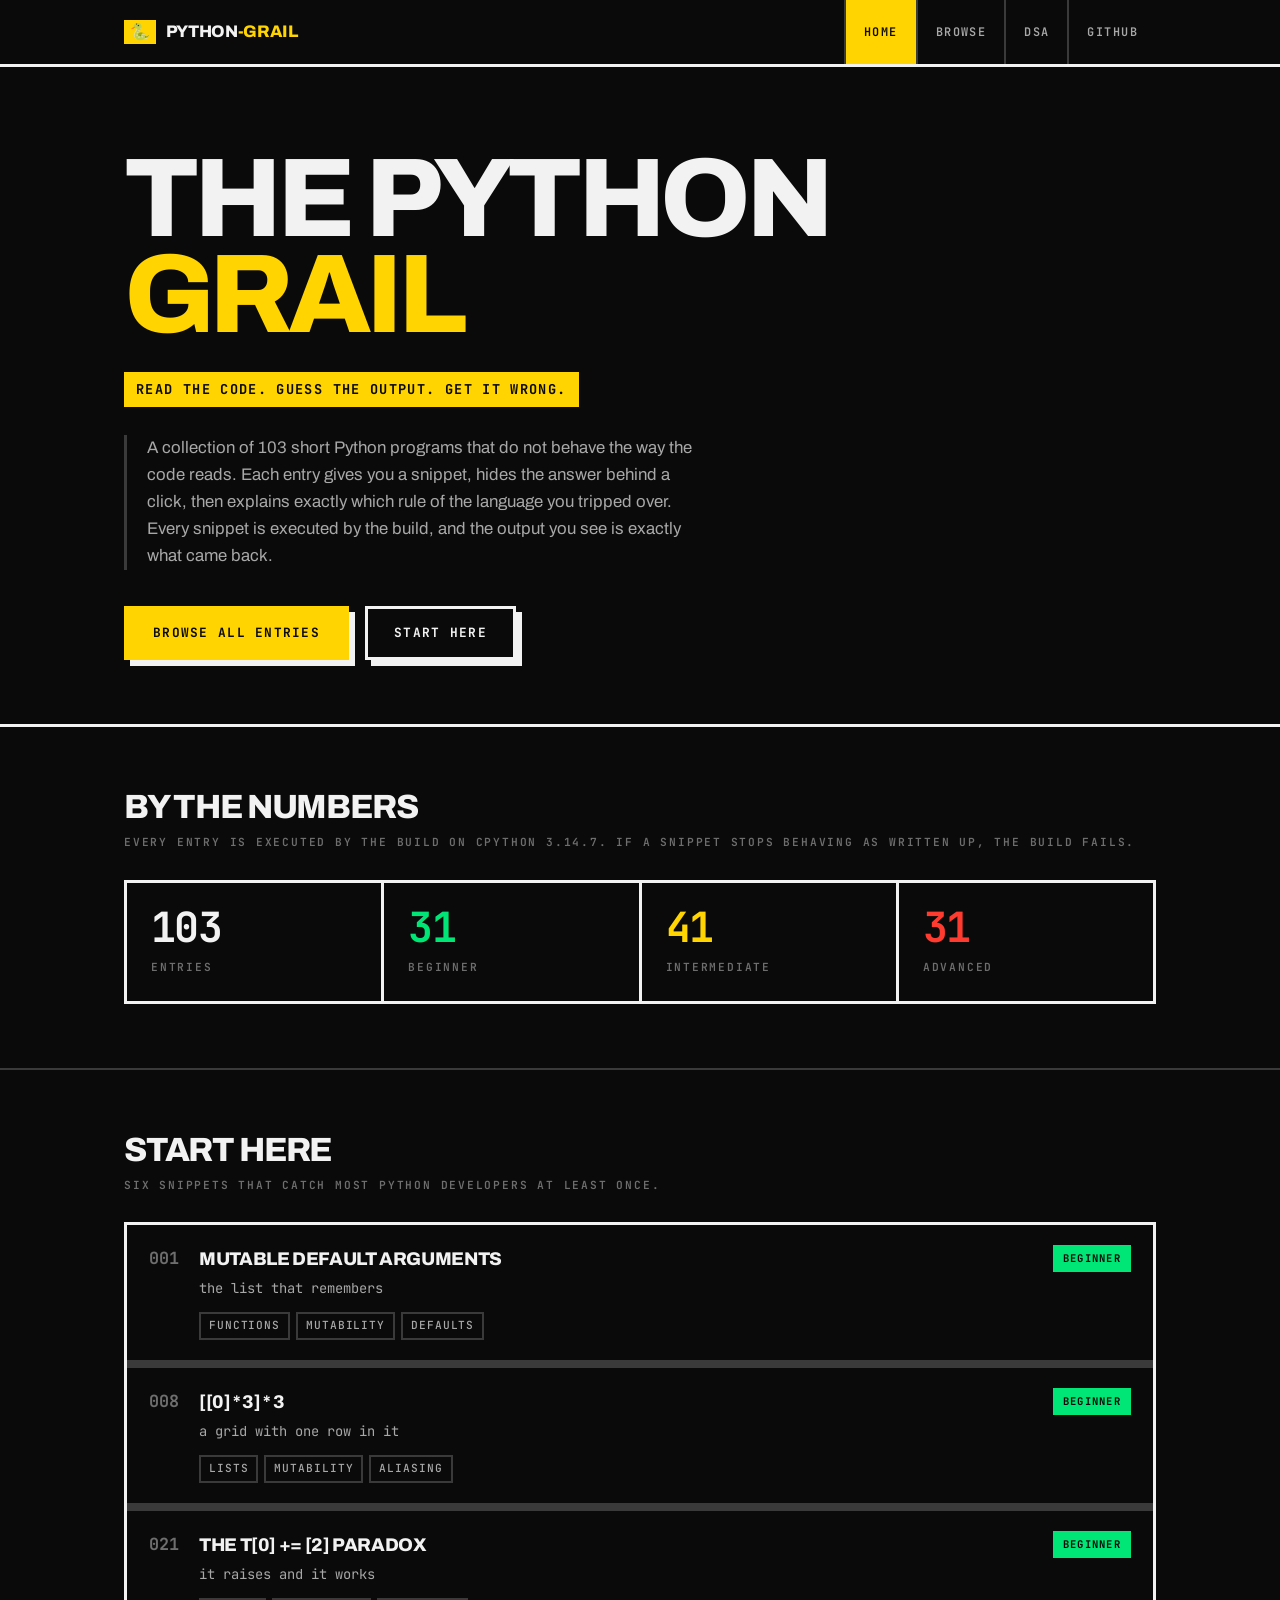
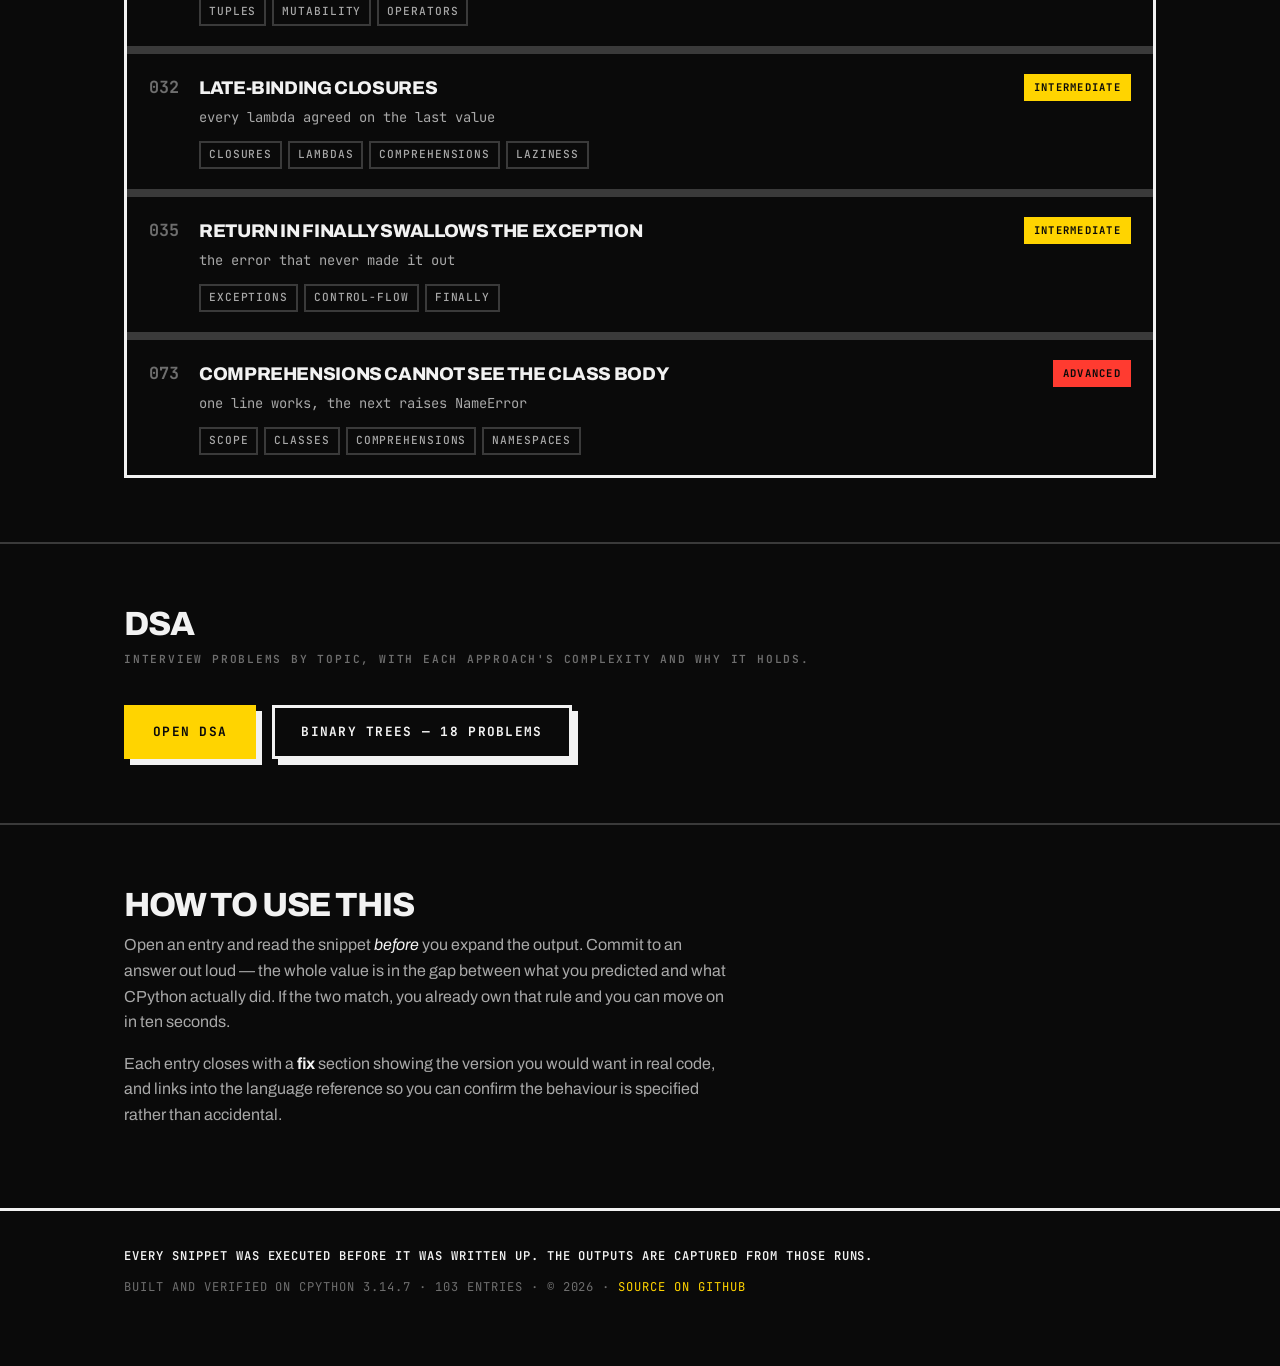
==== index.html @ 489274fc "DSA: reuse Browse's card, drop the filler copy, stamp the stylesheet Topic rows and problem rows now" ====
<!DOCTYPE html>
<html lang="en">
<head>
<meta charset="utf-8">
<meta name="viewport" content="width=device-width, initial-scale=1">
<title>python-grail &mdash; read the code, guess the output, get it wrong</title>
<meta name="description" content="Short Python programs that do not do what you think they do. Read the code, guess the output, then find out why you were wrong.">
<link rel="preconnect" href="https://fonts.googleapis.com">
<link rel="preconnect" href="https://fonts.gstatic.com" crossorigin>
<link href="https://fonts.googleapis.com/css2?family=Archivo:wght@400;500;600;700;800;900&family=JetBrains+Mono:wght@400;500;600;700&display=swap" rel="stylesheet">
<link rel="stylesheet" href="assets/css/style.css?v=79e2e84e">
</head>
<body>

<header class="site-header">
  <div class="wrap">
    <a class="brand" href="index.html">
      <span class="snake">&#128013;</span>
      <span>python<span class="accent">-grail</span></span>
    </a>
    <nav class="nav">
      <a href="index.html" class="active">Home</a>
      <a href="browse.html">Browse</a>
      <a href="dsa.html">DSA</a>
      <a class="gh" data-repo-link href="#" target="_blank" rel="noopener">GitHub</a>
    </nav>
  </div>
</header>

<main>

  <div class="hero">
    <div class="wrap">
      <h1>The Python <span class="accent">Grail</span></h1>
      <p class="tagline">Read the code. Guess the output. Get it wrong.</p>
      <p class="lede">
        A collection of <span data-count></span> short Python programs that do not behave
        the way the code reads. Each entry gives you a snippet, hides the answer behind a
        click, then explains exactly which rule of the language you tripped over.
        Every snippet is executed by the build, and the output you see is exactly what came back.
      </p>
      <div class="cta-row">
        <a class="btn btn-primary" href="browse.html">Browse all entries</a>
        <a class="btn" href="#start-here">Start here</a>
      </div>
    </div>
  </div>

  <section>
    <div class="wrap">
      <h2 class="section-title">By the numbers</h2>
      <p class="section-sub">Every entry is executed by the build on CPython <span data-python></span>. If a snippet stops behaving as written up, the build fails.</p>
      <div class="stats" id="stats"></div>
    </div>
  </section>

  <section id="start-here">
    <div class="wrap">
      <h2 class="section-title">Start here</h2>
      <p class="section-sub">Six snippets that catch most Python developers at least once.</p>
      <div class="entry-list" id="featured"></div>
    </div>
  </section>

  <section id="dsa-teaser">
    <div class="wrap">
      <h2 class="section-title">DSA</h2>
      <p class="section-sub">Interview problems by topic, with each approach's complexity and why it holds.</p>
      <div class="cta-row">
        <a class="btn btn-primary" href="dsa.html">Open DSA</a>
        <a class="btn" href="dsa.html?topic=trees">Binary Trees &mdash; 18 problems</a>
      </div>
    </div>
  </section>

  <section>
    <div class="wrap">
      <h2 class="section-title">How to use this</h2>
      <p>
        Open an entry and read the snippet <em>before</em> you expand the output.
        Commit to an answer out loud &mdash; the whole value is in the gap between
        what you predicted and what CPython actually did. If the two match, you
        already own that rule and you can move on in ten seconds.
      </p>
      <p>
        Each entry closes with a <strong>fix</strong> section showing the version
        you would want in real code, and links into the language reference so you
        can confirm the behaviour is specified rather than accidental.
      </p>
    </div>
  </section>

</main>

<footer class="site-footer">
  <div class="wrap">
    <p class="note">Every snippet was executed before it was written up. The outputs are captured from those runs.</p>
    <p>Built and verified on CPython <span data-python></span> &middot;
       <span data-count></span> entries &middot;
       &copy; <span data-year></span> &middot;
       <a data-repo-link href="#" target="_blank" rel="noopener">source on GitHub</a></p>
  </div>
</footer>

<script src="assets/js/data.js"></script>
<script src="assets/js/app.js"></script>
<script src="assets/js/home.js"></script>
</body>
</html>
---- assets/css/style.css ----
/* ==========================================================================
   python-grail — neo-brutalist / Swiss International, dark
   Hard rectangles, thick rules, one accent, no ornament.
   ========================================================================== */

/* ---------- tokens ---------- */
:root {
  /* surfaces — flat, no gradients */
  --bg:        #0a0a0a;
  --bg-2:      #131313;
  --bg-code:   #000000;

  /* rules — the borders do all the work */
  --line:      #f2f2f2;   /* primary hard border */
  --line-2:    #3a3a3a;   /* secondary / internal rule */

  --text:      #f2f2f2;
  --text-dim:  #a8a8a8;
  --text-faint:#6e6e6e;
  --ink:       #0a0a0a;   /* text on top of a filled accent block */

  /* accents — flat primaries, no tints */
  --accent:    #ffd400;   /* python yellow, punched up */
  --green:     #00e676;
  --red:       #ff3b30;

  --beginner:     var(--green);
  --intermediate: var(--accent);
  --advanced:     var(--red);

  /* structure */
  --bw:        3px;       /* border weight */
  --bw-thin:   2px;
  --shadow:    6px 6px 0 var(--line);

  --mono: "JetBrains Mono", "SFMono-Regular", Menlo, Consolas, "Liberation Mono", monospace;
  --sans: "Archivo", "Helvetica Neue", Helvetica, Arial, sans-serif;
  --maxw: 1080px;
}

/* ---------- reset ---------- */
*, *::before, *::after { box-sizing: border-box; border-radius: 0 !important; }
html { scroll-behavior: smooth; }
body {
  margin: 0;
  background: var(--bg);
  color: var(--text);
  font-family: var(--sans);
  font-size: 16px;
  line-height: 1.6;
  -webkit-font-smoothing: antialiased;
}
a { color: var(--text); text-decoration: none; }
a:hover { text-decoration: none; }
p { margin: 0 0 1em; }
code, pre { font-family: var(--mono); }
::selection { background: var(--accent); color: var(--ink); }

/* ---------- Swiss type scale ---------- */
h1, h2, h3 {
  margin: 0;
  font-weight: 800;
  line-height: 0.98;
  letter-spacing: -0.035em;
  text-transform: uppercase;
}

/* small caps label — the recurring Swiss annotation */
.label,
.code-label,
.section-sub,
.filter-group > label,
.stat .l {
  font-family: var(--mono);
  font-size: 0.7rem;
  font-weight: 600;
  text-transform: uppercase;
  letter-spacing: 0.16em;
  color: var(--text-faint);
}

/* ---------- layout ---------- */
.wrap { max-width: var(--maxw); margin: 0 auto; padding: 0 24px; }

/* ---------- header ---------- */
.site-header {
  position: sticky; top: 0; z-index: 20;
  background: var(--bg);
  border-bottom: var(--bw) solid var(--line);
}
.site-header .wrap {
  display: flex; align-items: stretch; gap: 0;
  height: 64px;
}
.brand {
  display: flex; align-items: center; gap: 10px;
  font-weight: 800; font-size: 1.05rem;
  text-transform: uppercase; letter-spacing: -0.02em;
  padding-right: 24px;
}
.brand .snake {
  font-size: 1rem;
  background: var(--accent);
  padding: 4px 6px;
  line-height: 1;
}
.brand .accent { color: var(--accent); }

.nav { display: flex; gap: 0; margin-left: auto; align-items: stretch; }
.nav a {
  display: flex; align-items: center;
  padding: 0 18px;
  font-family: var(--mono);
  font-size: 0.74rem; font-weight: 600;
  text-transform: uppercase; letter-spacing: 0.12em;
  color: var(--text-dim);
  border-left: var(--bw-thin) solid var(--line-2);
}
.nav a:hover { background: var(--bg-2); color: var(--text); }
.nav a.active { background: var(--accent); color: var(--ink); }
.nav a.active:hover { background: var(--accent); color: var(--ink); }

/* ---------- hero ---------- */
.hero {
  padding: 84px 0 64px;
  border-bottom: var(--bw) solid var(--line);
}
.hero h1 {
  font-size: clamp(3rem, 11vw, 7rem);
  letter-spacing: -0.05em;
  line-height: 0.86;
  margin-bottom: 28px;
}
.hero h1 .accent { color: var(--accent); }
.tagline {
  display: inline-block;
  font-family: var(--mono);
  font-size: 0.85rem; font-weight: 700;
  text-transform: uppercase; letter-spacing: 0.1em;
  background: var(--accent); color: var(--ink);
  padding: 7px 12px;
  margin-bottom: 28px;
}
.hero .lede {
  color: var(--text-dim);
  font-size: 1.05rem;
  max-width: 58ch;
  border-left: var(--bw) solid var(--line-2);
  padding-left: 20px;
}

.cta-row { display: flex; gap: 16px; flex-wrap: wrap; margin-top: 36px; }
.btn {
  display: inline-block;
  padding: 14px 26px;
  font-family: var(--mono);
  font-size: 0.8rem; font-weight: 700;
  text-transform: uppercase; letter-spacing: 0.1em;
  border: var(--bw) solid var(--line);
  background: var(--bg);
  color: var(--text);
  box-shadow: var(--shadow);
  transition: transform .08s linear, box-shadow .08s linear;
}
.btn:hover { transform: translate(3px, 3px); box-shadow: 3px 3px 0 var(--line); }
.btn:active { transform: translate(6px, 6px); box-shadow: 0 0 0 var(--line); }
.btn-primary {
  background: var(--accent); color: var(--ink); border-color: var(--accent);
  box-shadow: var(--shadow);
}
.btn-primary:hover { box-shadow: 3px 3px 0 var(--line); }
.btn-primary:active { box-shadow: 0 0 0 var(--line); }

/* ---------- sections ---------- */
section { padding: 64px 0; border-bottom: var(--bw-thin) solid var(--line-2); }
section:last-of-type { border-bottom: 0; }
.section-title {
  font-size: clamp(1.5rem, 3.4vw, 2.1rem);
  margin-bottom: 10px;
}
.section-sub { margin-bottom: 28px; }

/* running text inside a section keeps a measure */
section p:not(.section-sub) { max-width: 68ch; color: var(--text-dim); }
section p strong, section p em { color: var(--text); }

/* ---------- stats: shared-rule grid ---------- */
.stats {
  display: grid;
  grid-template-columns: repeat(auto-fit, minmax(150px, 1fr));
  gap: var(--bw);
  background: var(--line);
  border: var(--bw) solid var(--line);
}
.stat { background: var(--bg); padding: 24px; }
.stat .n {
  font-family: var(--mono);
  font-size: 2.6rem; font-weight: 700;
  line-height: 1; letter-spacing: -0.04em;
  margin-bottom: 10px;
}
.stat.beginner .n     { color: var(--beginner); }
.stat.intermediate .n { color: var(--intermediate); }
.stat.advanced .n     { color: var(--advanced); }

/* ---------- entry list: one bordered block, hard rules between rows ---------- */
.entry-list {
  display: grid;
  gap: var(--bw-thin);
  background: var(--line-2);
  border: var(--bw) solid var(--line);
}
.entry-card {
  display: flex; align-items: flex-start; gap: 20px;
  background: var(--bg);
  padding: 20px 22px;
  color: var(--text);
  transition: background .1s linear, box-shadow .1s linear;
}
.entry-card:hover {
  background: var(--bg-2);
  box-shadow: inset 8px 0 0 var(--accent);
}
.entry-card .num {
  font-family: var(--mono);
  font-size: 1.05rem; font-weight: 700;
  color: var(--text-faint);
  min-width: 2ch;
}
.entry-card:hover .num { color: var(--accent); }
.entry-card .body { flex: 1; min-width: 0; }
.entry-card .title {
  font-weight: 800; font-size: 1.15rem;
  text-transform: uppercase; letter-spacing: -0.02em;
}
.entry-card .subtitle {
  display: inline-block;
  color: var(--text-dim); font-size: 0.86rem; font-family: var(--mono);
  margin-top: 2px;
}
.entry-card .tags { margin-top: 12px; display: flex; flex-wrap: wrap; gap: 6px; }

/* ---------- badges + tags: hard blocks ---------- */
.badge {
  font-family: var(--mono);
  font-size: 0.66rem; font-weight: 700;
  text-transform: uppercase; letter-spacing: 0.12em;
  padding: 5px 10px;
  color: var(--ink);
  white-space: nowrap;
  align-self: flex-start;
}
.badge.beginner     { background: var(--beginner); }
.badge.intermediate { background: var(--intermediate); }
.badge.advanced     { background: var(--advanced); }

.tag {
  font-family: var(--mono); font-size: 0.7rem; font-weight: 500;
  text-transform: uppercase; letter-spacing: 0.08em;
  color: var(--text-dim);
  border: var(--bw-thin) solid var(--line-2);
  padding: 3px 8px;
}

/* ---------- filters ---------- */
.filters {
  display: flex; flex-wrap: wrap; gap: 24px; align-items: flex-end;
  margin-bottom: 26px;
}
.filter-group { display: flex; flex-direction: column; gap: 10px; }
.chips { display: flex; flex-wrap: wrap; gap: 8px; }
.chip {
  font-family: var(--mono);
  font-size: 0.72rem; font-weight: 600;
  text-transform: uppercase; letter-spacing: 0.1em;
  padding: 8px 14px;
  border: var(--bw-thin) solid var(--line-2);
  background: var(--bg);
  color: var(--text-dim);
  cursor: pointer;
}
.chip:hover { border-color: var(--line); color: var(--text); }
.chip[aria-pressed="true"] {
  background: var(--accent); border-color: var(--accent); color: var(--ink);
}
.search-box { flex: 1; min-width: 240px; }
.search-box input {
  width: 100%;
  background: var(--bg);
  border: var(--bw) solid var(--line);
  color: var(--text);
  padding: 12px 14px;
  font-family: var(--mono); font-size: 0.88rem;
}
.search-box input:focus { outline: none; border-color: var(--accent); }
.search-box input::placeholder { color: var(--text-faint); text-transform: none; }
.result-count {
  font-family: var(--mono); font-size: 0.72rem; font-weight: 600;
  text-transform: uppercase; letter-spacing: 0.14em;
  color: var(--text-faint);
  margin-bottom: 16px;
}
.empty {
  font-family: var(--mono); text-transform: uppercase; letter-spacing: 0.1em;
  color: var(--text-faint); text-align: center; padding: 56px 0;
  background: var(--bg);
}

/* ---------- code ---------- */
pre.code {
  background: var(--bg-code);
  border: var(--bw) solid var(--line);
  padding: 20px;
  overflow-x: auto;
  font-size: 0.88rem;
  line-height: 1.65;
  margin: 0 0 22px;
  tab-size: 4;
}
pre.code.output { border-left: 10px solid var(--accent); color: var(--text-dim); }
pre.code.output.error { border-left-color: var(--advanced); }
.code-label { margin: 0 0 8px; }

/* python syntax colours — flat, high contrast */
.tok-kw   { color: #ff6b6b; font-weight: 600; }
.tok-str  { color: #7ee787; }
.tok-num  { color: #7fb5ff; }
.tok-com  { color: #6e6e6e; }
.tok-fn   { color: #d2a8ff; }
.tok-bi   { color: var(--accent); }
.tok-dec  { color: #00e676; }
.tok-ps1  { color: #6e6e6e; }

/* ---------- entry page ---------- */
.entry-head {
  padding: 56px 0 28px;
  border-bottom: var(--bw) solid var(--line);
  margin-bottom: 36px;
}
.entry-head .meta { display: flex; align-items: center; gap: 12px; margin-bottom: 18px; flex-wrap: wrap; }
.entry-head .num {
  font-family: var(--mono); font-size: 0.8rem; font-weight: 700;
  letter-spacing: 0.12em;
  background: var(--line); color: var(--ink);
  padding: 5px 10px;
}
.entry-head h1 { font-size: clamp(2rem, 6.5vw, 3.6rem); letter-spacing: -0.045em; }
.entry-head .subtitle {
  font-family: var(--mono); font-size: 0.9rem;
  text-transform: uppercase; letter-spacing: 0.08em;
  color: var(--accent);
  margin: 16px 0 0;
}
.entry-head .tags { margin-top: 20px; display: flex; gap: 6px; flex-wrap: wrap; }

.entry-body { padding: 0 0 80px; }
.entry-body p, .entry-body .question-line, .entry-body .guesses,
.entry-body .takeaway, .entry-body .refs { max-width: 76ch; }
.entry-body h2 {
  font-size: 1.35rem;
  margin: 48px 0 16px;
  padding-bottom: 8px;
  border-bottom: var(--bw) solid var(--line);
}
.entry-body h2:first-child { margin-top: 0; }
.entry-body p { color: var(--text-dim); }
.entry-body strong { color: var(--text); }
/* prose links only — not cards, chips or nav blocks living inside .entry-body */
.entry-body p > a,
.entry-body li > a,
.entry-body .takeaway a {
  color: var(--accent); text-decoration: underline; text-underline-offset: 3px;
}
/* inline code only — never the <code> inside a <pre class="code"> */
.entry-body :not(pre) > code {
  background: var(--bg-code);
  border: var(--bw-thin) solid var(--line-2);
  padding: 1px 6px;
  font-size: 0.86em;
  color: var(--accent);
}
pre.code > code { background: none; border: 0; padding: 0; color: inherit; font-size: inherit; }
.question-line {
  font-family: var(--mono); font-size: 0.86rem;
  color: var(--text);
  border-left: 10px solid var(--line-2);
  padding: 4px 0 4px 16px;
  margin-bottom: 18px;
}

details.reveal {
  border: var(--bw) solid var(--line);
  margin-bottom: 16px;
}
details.reveal > summary {
  cursor: pointer;
  list-style: none;
  padding: 14px 18px;
  font-family: var(--mono);
  font-size: 0.78rem; font-weight: 700;
  text-transform: uppercase; letter-spacing: 0.12em;
  background: var(--accent); color: var(--ink);
  user-select: none;
}
details.reveal > summary::-webkit-details-marker { display: none; }
details.reveal > summary::before { content: "[+] "; }
details.reveal[open] > summary::before { content: "[-] "; }
details.reveal[open] > summary { border-bottom: var(--bw) solid var(--line); }
.reveal-inner { padding: 20px 18px 0; }
.reveal-inner pre.code:last-child { margin-bottom: 20px; }

.guesses {
  font-family: var(--mono); font-size: 0.82rem;
  color: var(--text-faint);
  margin: 16px 0 0; padding-left: 20px;
  list-style: square;
}
.guesses li { margin-bottom: 4px; }

.takeaway {
  border: var(--bw) solid var(--accent);
  border-left-width: 12px;
  background: var(--bg-2);
  padding: 18px 20px;
  color: var(--text);
  margin: 36px 0;
}
.takeaway strong {
  display: block;
  font-family: var(--mono); font-size: 0.72rem; font-weight: 700;
  text-transform: uppercase; letter-spacing: 0.16em;
  color: var(--accent);
  margin-bottom: 6px;
}

.refs { list-style: none; padding: 0; margin: 0; }
.refs li {
  font-family: var(--mono); font-size: 0.82rem;
  border-bottom: var(--bw-thin) solid var(--line-2);
  padding: 10px 0;
}
.refs li::before { content: "→ "; color: var(--text-faint); }

.entry-nav {
  display: grid; grid-template-columns: 1fr 1fr;
  gap: var(--bw-thin);
  background: var(--line-2);
  border: var(--bw) solid var(--line);
  margin-top: 56px;
}
.entry-nav > * {
  background: var(--bg);
  padding: 18px 20px;
  font-family: var(--mono); font-size: 0.78rem; font-weight: 600;
  text-transform: uppercase; letter-spacing: 0.06em;
}
.entry-nav a:hover { background: var(--accent); color: var(--ink); }
.entry-nav > *:last-child { text-align: right; }

/* ---------- footer ---------- */
.site-footer {
  border-top: var(--bw) solid var(--line);
  padding: 36px 0 56px;
  color: var(--text-faint);
  font-family: var(--mono);
  font-size: 0.76rem;
  text-transform: uppercase;
  letter-spacing: 0.08em;
}
.site-footer .note { color: var(--text); font-weight: 600; }
.site-footer a { color: var(--accent); }
.site-footer a:hover { background: var(--accent); color: var(--ink); }

/* ---------- responsive ---------- */
@media (max-width: 720px) {
  :root { --bw: 2px; --bw-thin: 2px; }
  .wrap { padding: 0 16px; }
  .site-header .wrap { height: 56px; }
  .brand { font-size: 0.9rem; padding-right: 12px; }
  .nav a { padding: 0 11px; font-size: 0.65rem; letter-spacing: 0.08em; }
  .hero { padding: 48px 0 40px; }
  section { padding: 44px 0; }
  .entry-card { flex-wrap: wrap; gap: 12px; }
  .entry-nav { grid-template-columns: 1fr; }
  .entry-nav > *:last-child { text-align: left; }
}

/* ---------- added for the full collection ---------- */
.filter-group select {
  background: var(--bg-raised);
  border: 1px solid var(--border);
  border-radius: var(--radius);
  color: var(--text);
  padding: 8px 12px;
  font-family: inherit;
  font-size: 0.92rem;
  min-width: 220px;
  cursor: pointer;
}
.filter-group select:focus { outline: none; border-color: var(--py-blue); }

.caveat {
  border-left: 3px solid var(--advanced);
  background: var(--bg-raised);
  border-radius: 0 var(--radius) var(--radius) 0;
  padding: 14px 18px;
  color: var(--text-dim);
  margin: 22px 0;
  font-size: 0.94rem;
}
.caveat strong { color: var(--advanced); }

.tok-dun { color: #d2a8ff; }

.entry-card .num { font-variant-numeric: tabular-nums; }
.entry-list { gap: 8px; }
.result-count { letter-spacing: 0.01em; }

#reset { padding: 8px 16px; }

@media (max-width: 620px) {
  .filter-group select { min-width: 0; width: 100%; }
  .filters { gap: 12px; }
}

/* ================= DSA section ================= */
:root {
  --easy:   #4ade80;
  --medium: #ffd43b;
  --hard:   #f87171;
  --lc:     #ffa116;
}

/* Topic and problem rows reuse .entry-card from Browse. Only the two
   extra badge variants are new. */
.badge.count   { color: var(--py-blue-lt); }
.badge.planned { color: var(--text-faint); }

/* ---- topic page heading ---- */
.crumb-line {
  font-family: var(--mono);
  font-size: 0.82rem;
  color: var(--text-faint);
  margin-bottom: 18px;
}
.crumb-line a { color: var(--text-faint); }
.crumb-line a:hover { color: var(--py-blue-lt); }
.topic-title { font-size: 1.5rem; letter-spacing: -0.025em; margin-bottom: 6px; }
.topic-sub { margin-bottom: 22px; }

/* ---- convention callout ---- */
.dsa-callout {
  border-left: 3px solid var(--py-blue);
  background: var(--bg-raised);
  border-radius: 0 var(--radius) var(--radius) 0;
  padding: 14px 18px;
  margin: 0 0 30px;
  color: var(--text-dim);
  font-size: 0.93rem;
}
.dsa-callout p { margin: 0 0 8px; }
.dsa-callout p:last-child { margin: 0; }

/* ---- sections within a topic ---- */
.dsa-section { margin-bottom: 40px; }
.dsa-section-head {
  display: flex; gap: 14px; align-items: baseline;
  margin-bottom: 12px;
}
.dsa-section-head .idx {
  font-family: var(--mono);
  font-size: 0.82rem;
  color: var(--py-yellow);
  font-weight: 700;
  padding-top: 4px;
}
.dsa-section-head h2 {
  font-size: 1.2rem;
  letter-spacing: -0.02em;
}
.dsa-idea {
  color: var(--text-dim);
  font-size: 0.95rem;
  max-width: 74ch;
  margin-left: 32px;
  margin-bottom: 18px;
}
.dsa-idea p { margin: 0 0 10px; }
.dsa-idea p:last-child { margin: 0; }

/* ---- problem rows ---- */
.dsa-section .entry-list { margin-left: 32px; }

.badge.easy   { color: var(--easy); }
.badge.medium { color: var(--medium); }
.badge.hard   { color: var(--hard); }

/* ---- leetcode link ---- */
.lc-link {
  display: inline-flex; align-items: center; gap: 7px;
  border: 1px solid var(--border);
  border-radius: 8px;
  padding: 7px 13px;
  font-size: 0.86rem;
  font-weight: 600;
  color: var(--text-dim);
  white-space: nowrap;
}
.lc-link:hover {
  text-decoration: none;
  border-color: var(--lc);
  color: var(--lc);
  background: rgba(255, 161, 22, 0.07);
}
.lc-link svg { flex-shrink: 0; display: block; }
.lc-mark { width: 15px; height: 15px; }

/* ---- problem page ---- */
.prob-head { padding: 40px 0 6px; }
.prob-head .meta {
  display: flex; align-items: center; gap: 10px; flex-wrap: wrap;
  margin-bottom: 12px;
}
.prob-head .crumb {
  font-family: var(--mono); font-size: 0.82rem; color: var(--text-faint);
}
.prob-head .crumb a { color: var(--text-faint); }
.prob-head .crumb a:hover { color: var(--py-blue-lt); }
.prob-head h1 { font-size: clamp(1.5rem, 4vw, 2rem); letter-spacing: -0.025em; }
.prob-head .actions { margin-top: 16px; display: flex; gap: 10px; flex-wrap: wrap; }

.framing { color: var(--text-dim); max-width: 72ch; }

/* ---- complexity summary table ---- */
.cx-table {
  width: 100%;
  border-collapse: collapse;
  font-size: 0.9rem;
  margin: 8px 0 30px;
  border: 1px solid var(--border);
  border-radius: var(--radius);
  overflow: hidden;
}
.cx-table th, .cx-table td {
  text-align: left;
  padding: 10px 14px;
  border-bottom: 1px solid var(--border-soft);
}
.cx-table th {
  background: var(--bg-raised);
  font-size: 0.74rem;
  text-transform: uppercase;
  letter-spacing: 0.08em;
  color: var(--text-faint);
  font-weight: 600;
}
.cx-table tr:last-child td { border-bottom: 0; }
.cx-table td:first-child { font-weight: 550; }
.cx-table .cx { font-family: var(--mono); font-size: 0.86rem; color: var(--py-blue-lt); }
.cx-table tr.is-best td:first-child::after {
  content: " ★";
  color: var(--py-yellow);
}

/* ---- one approach ---- */
.approach {
  border: 1px solid var(--border);
  border-radius: var(--radius);
  padding: 18px 20px 4px;
  margin-bottom: 16px;
  background: var(--bg-raised);
}
.approach.is-best { border-color: rgba(255, 212, 59, 0.42); }
.approach-head {
  display: flex; align-items: center; gap: 10px; flex-wrap: wrap;
  margin-bottom: 14px;
}
.approach-head h3 { font-size: 1.04rem; letter-spacing: -0.015em; }
.approach-head .pill {
  font-family: var(--mono);
  font-size: 0.72rem;
  text-transform: uppercase;
  letter-spacing: 0.06em;
  border: 1px solid var(--border);
  border-radius: 999px;
  padding: 3px 9px;
  color: var(--text-faint);
}
.approach-head .pill.star { color: var(--py-yellow); border-color: var(--py-yellow); }
.cx-inline {
  display: flex; gap: 20px; flex-wrap: wrap;
  font-family: var(--mono); font-size: 0.85rem;
  margin-bottom: 14px;
}
.cx-inline b {
  color: var(--text-faint);
  font-weight: 500;
  font-size: 0.74rem;
  text-transform: uppercase;
  letter-spacing: 0.07em;
  margin-right: 6px;
}
.cx-inline span { color: var(--py-yellow); }
.approach .why { color: var(--text-dim); font-size: 0.94rem; }
.approach .why p { margin: 0 0 10px; }
.approach pre.code { margin-bottom: 18px; }

.pitfall {
  border-left: 3px solid var(--hard);
  background: var(--bg-raised);
  border-radius: 0 var(--radius) var(--radius) 0;
  padding: 13px 17px;
  margin: 0 0 26px;
  color: var(--text-dim);
  font-size: 0.93rem;
}
.pitfall strong { color: var(--hard); }

.stub-note {
  border: 1px dashed var(--border);
  border-radius: var(--radius);
  padding: 22px 24px;
  color: var(--text-dim);
  background: var(--bg-raised);
}
.stub-note p:last-child { margin: 0; }

@media (max-width: 620px) {
  .dsa-idea, .dsa-section .entry-list { margin-left: 0; }
  .cx-table { display: block; overflow-x: auto; }
}
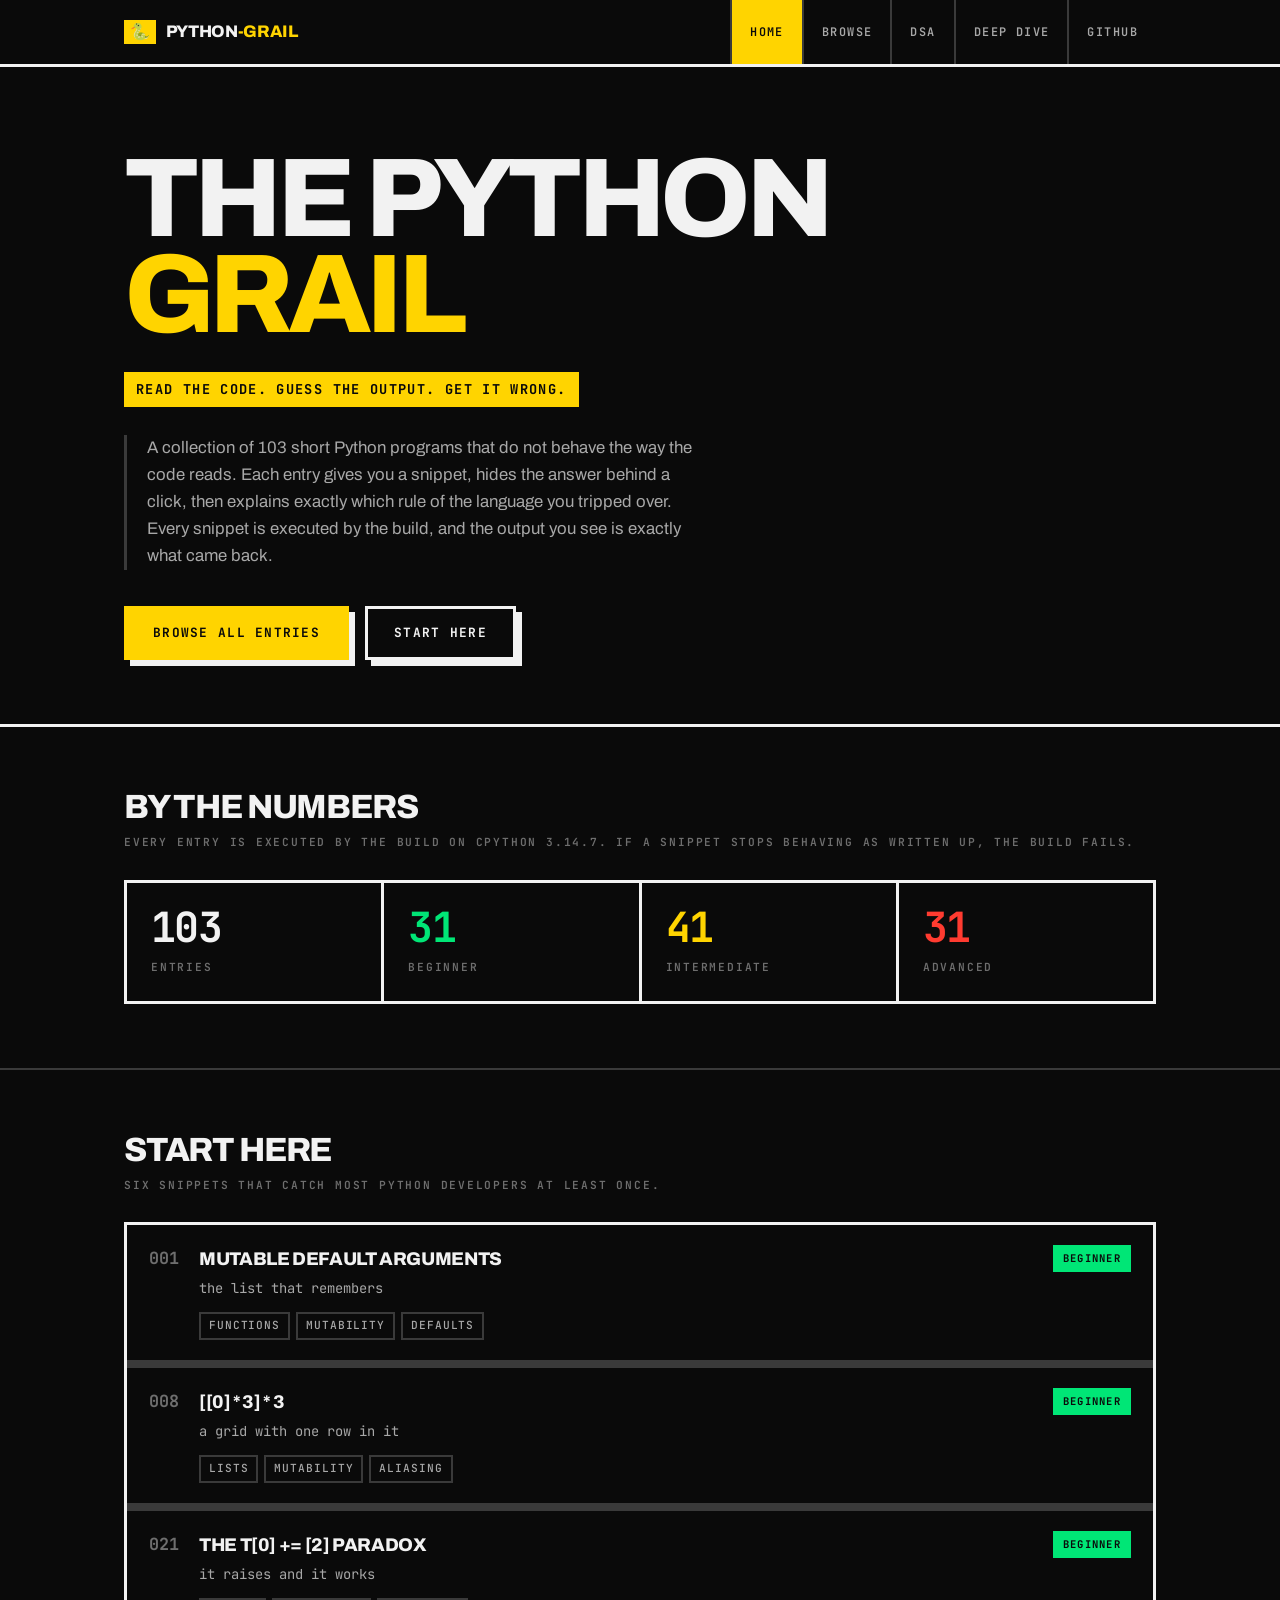
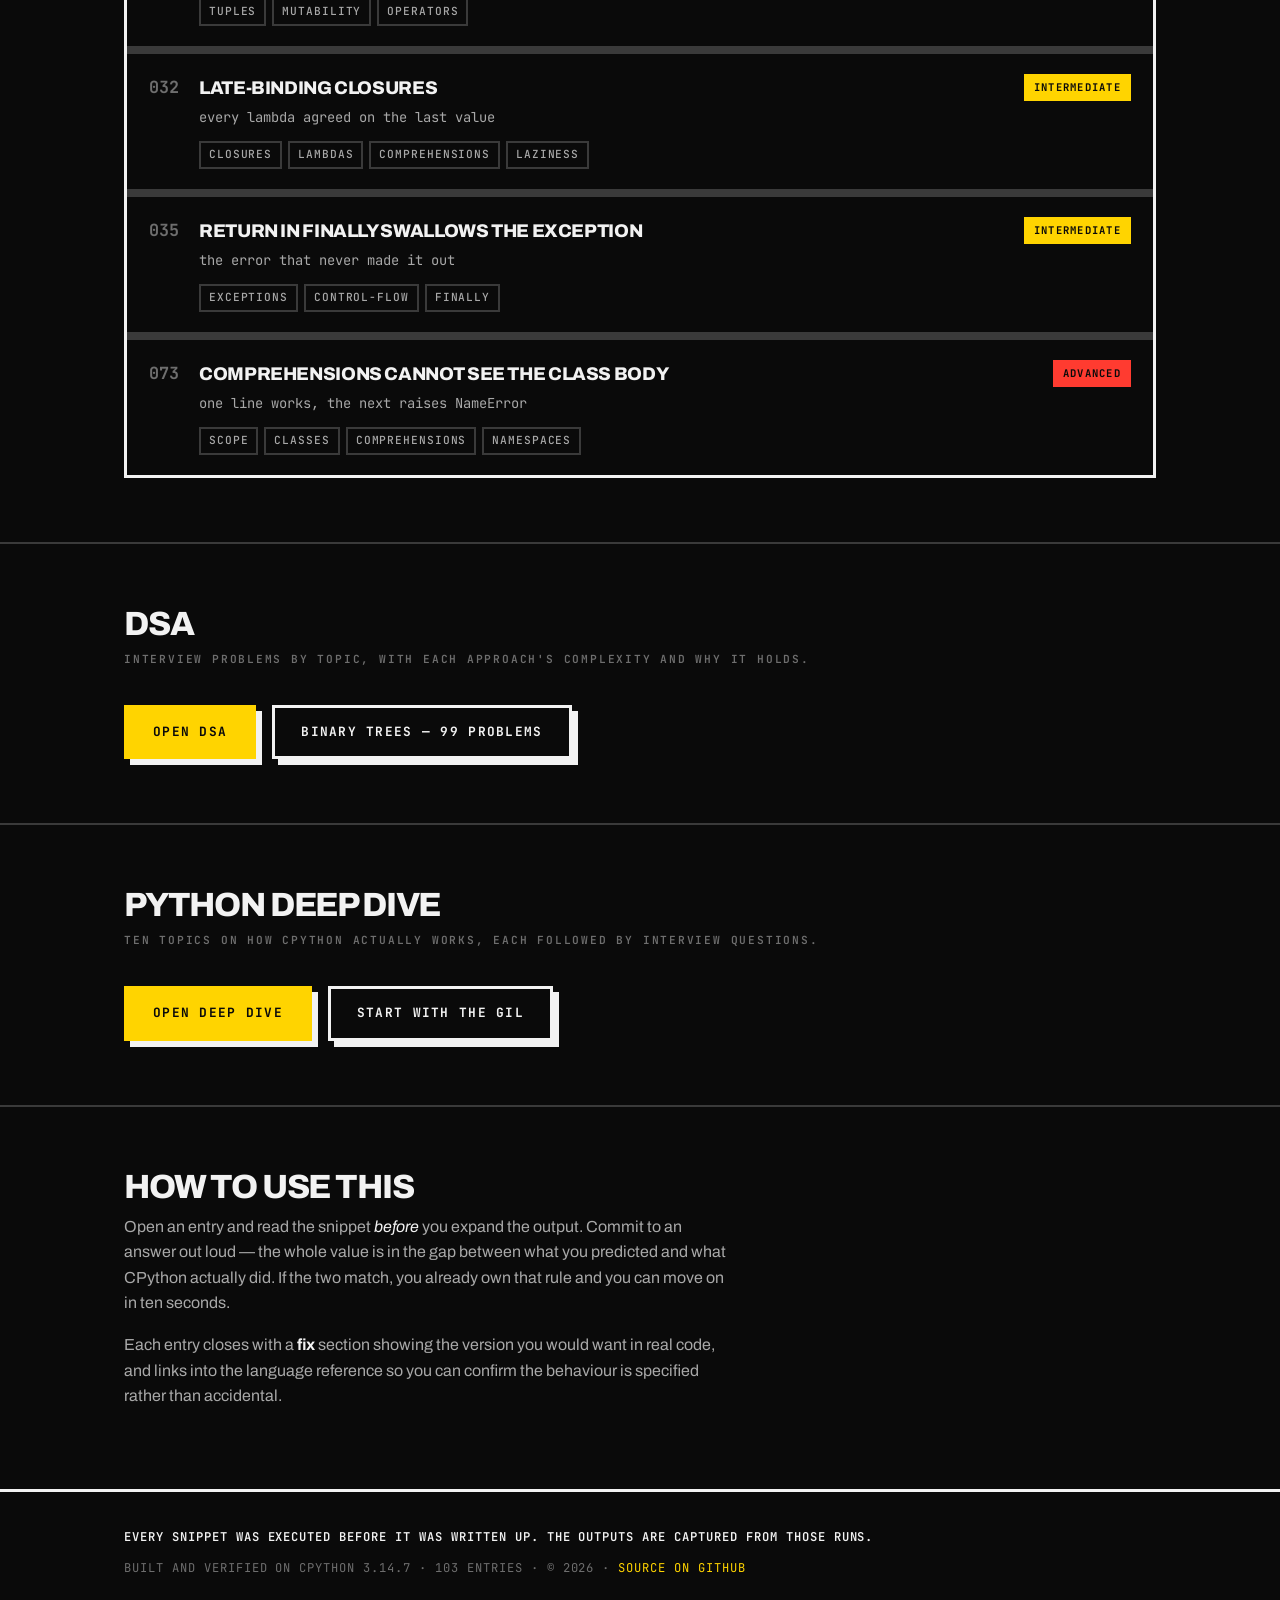
==== commit d277e110: "add dsa and deep dive" ====
--- a/index.html
+++ b/index.html
@@ -8,7 +8,7 @@
 <link rel="preconnect" href="https://fonts.googleapis.com">
 <link rel="preconnect" href="https://fonts.gstatic.com" crossorigin>
 <link href="https://fonts.googleapis.com/css2?family=Archivo:wght@400;500;600;700;800;900&family=JetBrains+Mono:wght@400;500;600;700&display=swap" rel="stylesheet">
-<link rel="stylesheet" href="assets/css/style.css?v=79e2e84e">
+<link rel="stylesheet" href="assets/css/style.css?v=fc887ae1">
 </head>
 <body>
 
@@ -22,6 +22,7 @@
       <a href="index.html" class="active">Home</a>
       <a href="browse.html">Browse</a>
       <a href="dsa.html">DSA</a>
+      <a href="deepdive.html">Deep Dive</a>
       <a class="gh" data-repo-link href="#" target="_blank" rel="noopener">GitHub</a>
     </nav>
   </div>
@@ -68,7 +69,18 @@
       <p class="section-sub">Interview problems by topic, with each approach's complexity and why it holds.</p>
       <div class="cta-row">
         <a class="btn btn-primary" href="dsa.html">Open DSA</a>
-        <a class="btn" href="dsa.html?topic=trees">Binary Trees &mdash; 18 problems</a>
+        <a class="btn" href="dsa.html?topic=trees">Binary Trees &mdash; 99 problems</a>
+      </div>
+    </div>
+  </section>
+
+  <section id="deepdive-teaser">
+    <div class="wrap">
+      <h2 class="section-title">Python Deep Dive</h2>
+      <p class="section-sub">Ten topics on how CPython actually works, each followed by interview questions.</p>
+      <div class="cta-row">
+        <a class="btn btn-primary" href="deepdive.html">Open Deep Dive</a>
+        <a class="btn" href="deepdive.html?topic=gil">Start with the GIL</a>
       </div>
     </div>
   </section>
@@ -102,8 +114,8 @@
   </div>
 </footer>
 
-<script src="assets/js/data.js"></script>
-<script src="assets/js/app.js"></script>
-<script src="assets/js/home.js"></script>
+<script src="assets/js/data.js?v=7a298b1e"></script>
+<script src="assets/js/app.js?v=da821523"></script>
+<script src="assets/js/home.js?v=a25fed05"></script>
 </body>
 </html>
--- a/assets/css/style.css
+++ b/assets/css/style.css
@@ -561,36 +561,7 @@
 .dsa-callout p { margin: 0 0 8px; }
 .dsa-callout p:last-child { margin: 0; }
 
-/* ---- sections within a topic ---- */
-.dsa-section { margin-bottom: 40px; }
-.dsa-section-head {
-  display: flex; gap: 14px; align-items: baseline;
-  margin-bottom: 12px;
-}
-.dsa-section-head .idx {
-  font-family: var(--mono);
-  font-size: 0.82rem;
-  color: var(--py-yellow);
-  font-weight: 700;
-  padding-top: 4px;
-}
-.dsa-section-head h2 {
-  font-size: 1.2rem;
-  letter-spacing: -0.02em;
-}
-.dsa-idea {
-  color: var(--text-dim);
-  font-size: 0.95rem;
-  max-width: 74ch;
-  margin-left: 32px;
-  margin-bottom: 18px;
-}
-.dsa-idea p { margin: 0 0 10px; }
-.dsa-idea p:last-child { margin: 0; }
-
 /* ---- problem rows ---- */
-.dsa-section .entry-list { margin-left: 32px; }
-
 .badge.easy   { color: var(--easy); }
 .badge.medium { color: var(--medium); }
 .badge.hard   { color: var(--hard); }
@@ -598,22 +569,61 @@
 /* ---- leetcode link ---- */
 .lc-link {
   display: inline-flex; align-items: center; gap: 7px;
-  border: 1px solid var(--border);
+  border: 1px solid #e6e6e6;
   border-radius: 8px;
   padding: 7px 13px;
   font-size: 0.86rem;
   font-weight: 600;
-  color: var(--text-dim);
+  color: #1a1a1a;
+  background: #f5f5f5;
   white-space: nowrap;
 }
 .lc-link:hover {
   text-decoration: none;
   border-color: var(--lc);
-  color: var(--lc);
-  background: rgba(255, 161, 22, 0.07);
-}
-.lc-link svg { flex-shrink: 0; display: block; }
-.lc-mark { width: 15px; height: 15px; }
+  color: #1a1a1a;
+  background: #ffffff;
+}
+.lc-mark { width: 16px; height: 16px; flex-shrink: 0; display: block; }
+
+/* ---- non-LeetCode reference link (GeeksforGeeks classics) ---- */
+.ref-link {
+  display: inline-flex; align-items: center; gap: 7px;
+  border: 1px solid var(--line-2);
+  border-radius: 8px;
+  padding: 7px 13px;
+  font-size: 0.86rem;
+  font-weight: 600;
+  color: var(--text-dim);
+  white-space: nowrap;
+}
+.ref-link:hover {
+  text-decoration: none;
+  border-color: var(--py-blue-lt);
+  color: var(--py-blue-lt);
+}
+
+/* ---- DP pattern page ---- */
+.pattern-card .subtitle { display: block; margin-top: 6px; }
+.pattern-summary { font-family: var(--mono); font-size: 0.88rem; color: var(--text-dim); }
+.pattern-idea {
+  border-left: 3px solid var(--accent);
+  background: var(--bg-2);
+  padding: 16px 20px;
+  margin: 0 0 32px;
+  color: var(--text-dim);
+  max-width: 78ch;
+}
+.pattern-idea p { margin: 0 0 12px; }
+.pattern-idea p:last-child { margin: 0; }
+.pattern-list-head {
+  font-family: var(--mono);
+  font-size: 0.82rem;
+  text-transform: uppercase;
+  letter-spacing: 0.06em;
+  color: var(--text-faint);
+  margin: 0 0 12px;
+}
 
 /* ---- problem page ---- */
 .prob-head { padding: 40px 0 6px; }
@@ -726,6 +736,213 @@
 .stub-note p:last-child { margin: 0; }
 
 @media (max-width: 620px) {
-  .dsa-idea, .dsa-section .entry-list { margin-left: 0; }
   .cx-table { display: block; overflow-x: auto; }
 }
+
+/* ---- problem statement, examples, constraints ---- */
+.statement { color: var(--text-dim); max-width: 72ch; }
+.statement p { margin: 0 0 12px; }
+.statement code, .constraints code, .example code {
+  background: var(--bg-code);
+  border: 1px solid var(--border-soft);
+  border-radius: 4px;
+  padding: 1px 5px;
+  font-size: 0.87em;
+  color: var(--py-blue-lt);
+}
+
+.example {
+  background: var(--bg-raised);
+  border: 1px solid var(--border);
+  border-radius: var(--radius);
+  padding: 14px 18px;
+  margin-bottom: 10px;
+}
+.example .ex-n {
+  display: block;
+  font-size: 0.72rem;
+  text-transform: uppercase;
+  letter-spacing: 0.08em;
+  color: var(--text-faint);
+  font-weight: 700;
+  margin-bottom: 10px;
+}
+.example .io {
+  display: flex;
+  gap: 12px;
+  align-items: baseline;
+  margin-bottom: 7px;
+  font-size: 0.92rem;
+}
+.example .io:last-child { margin-bottom: 0; }
+.example .io b {
+  flex: 0 0 62px;
+  font-size: 0.72rem;
+  text-transform: uppercase;
+  letter-spacing: 0.07em;
+  color: var(--text-faint);
+  font-weight: 600;
+}
+.example .io code {
+  font-family: var(--mono);
+  word-break: break-word;
+  background: none;
+  border: 0;
+  padding: 0;
+  color: var(--py-yellow);
+  font-size: 0.88rem;
+}
+.example .io span { color: var(--text-dim); }
+
+.constraints { margin: 0 0 26px; padding-left: 20px; color: var(--text-dim); }
+.constraints li { margin-bottom: 6px; font-size: 0.93rem; }
+
+.badge.premium { color: var(--lc); }
+
+.prob-head .tags { margin-top: 14px; display: flex; flex-wrap: wrap; gap: 6px; }
+
+@media (max-width: 620px) {
+  .example .io { flex-direction: column; gap: 2px; }
+  .example .io b { flex-basis: auto; }
+}
+
+/* ================= Python Deep Dive ================= */
+
+/* ---- topic page ---- */
+.entry-body .dd-topic-title {
+  border-bottom: 0; padding-bottom: 0; margin-top: 0;
+  font-size: clamp(1.8rem, 5vw, 2.8rem);
+  letter-spacing: -0.04em;
+  margin-bottom: 22px;
+}
+.dd-intro {
+  border-left: var(--bw) solid var(--accent);
+  padding-left: 20px;
+  margin-bottom: 32px;
+}
+.dd-intro p { font-size: 1.04rem; }
+.dd-intro p:last-child { margin-bottom: 0; }
+
+.dd-toc {
+  border: var(--bw) solid var(--line);
+  padding: 18px 22px 12px;
+  margin-bottom: 8px;
+  max-width: 76ch;
+}
+.dd-toc ol {
+  margin: 0; padding-left: 22px;
+  font-family: var(--mono); font-size: 0.84rem;
+  columns: 2; column-gap: 32px;
+}
+.dd-toc li { margin-bottom: 8px; break-inside: avoid; color: var(--text-faint); }
+.dd-toc a { color: var(--text-dim); }
+.dd-toc a:hover { color: var(--accent); }
+.dd-toc .dd-toc-q a { color: var(--accent); font-weight: 700; }
+
+/* the global `section` rule is for the home page; neutralise it here */
+section.dd-section { padding: 0; border-bottom: 0; scroll-margin-top: 84px; }
+section.dd-section p { max-width: 76ch; }
+.entry-body section.dd-section h2 { margin-top: 56px; }
+
+.dd-table-wrap { overflow-x: auto; margin: 4px 0 24px; }
+.dd-table {
+  width: 100%;
+  border-collapse: collapse;
+  border: var(--bw) solid var(--line);
+  font-size: 0.9rem;
+}
+.dd-table th, .dd-table td {
+  text-align: left; vertical-align: top;
+  padding: 11px 14px;
+  border-bottom: var(--bw-thin) solid var(--line-2);
+}
+.dd-table th {
+  background: var(--line); color: var(--ink);
+  font-family: var(--mono); font-size: 0.68rem; font-weight: 700;
+  text-transform: uppercase; letter-spacing: 0.12em;
+}
+.dd-table td { color: var(--text-dim); }
+.dd-table td:first-child { color: var(--text); font-weight: 600; }
+.dd-table tr:last-child td { border-bottom: 0; }
+.dd-table code {
+  background: var(--bg-code);
+  border: var(--bw-thin) solid var(--line-2);
+  padding: 0 5px; font-size: 0.86em; color: var(--accent);
+}
+
+.dd-caveat {
+  border: var(--bw) solid var(--red);
+  border-left-width: 12px;
+  background: var(--bg-2);
+  padding: 16px 20px;
+  color: var(--text-dim);
+  margin: 24px 0;
+  max-width: 76ch;
+}
+.dd-caveat strong {
+  display: block;
+  font-family: var(--mono); font-size: 0.72rem; font-weight: 700;
+  text-transform: uppercase; letter-spacing: 0.16em;
+  color: var(--red);
+  margin-bottom: 6px;
+}
+
+/* ---- interview questions ---- */
+.dd-q-hint {
+  font-family: var(--mono); font-size: 0.8rem;
+  color: var(--text-faint) !important;
+}
+.dd-questions {
+  display: grid;
+  gap: var(--bw-thin);
+  background: var(--line-2);
+  border: var(--bw) solid var(--line);
+}
+details.dd-q { background: var(--bg); }
+details.dd-q > summary {
+  display: flex; align-items: flex-start; gap: 14px;
+  cursor: pointer;
+  list-style: none;
+  padding: 18px 20px;
+  font-weight: 700; font-size: 1.02rem; line-height: 1.4;
+  user-select: none;
+  transition: background .1s linear, box-shadow .1s linear;
+}
+details.dd-q > summary::-webkit-details-marker { display: none; }
+details.dd-q > summary::after {
+  content: "+";
+  margin-left: auto;
+  font-family: var(--mono); font-size: 1.1rem; font-weight: 700;
+  color: var(--text-faint);
+}
+details.dd-q[open] > summary::after { content: "\2212"; color: var(--accent); }
+details.dd-q > summary:hover { background: var(--bg-2); box-shadow: inset 8px 0 0 var(--accent); }
+details.dd-q[open] > summary { border-bottom: var(--bw-thin) solid var(--line-2); }
+.dd-q-text { flex: 1; min-width: 0; }
+.dd-q-text code {
+  font-size: 0.88em; color: var(--accent);
+  background: var(--bg-code); border: var(--bw-thin) solid var(--line-2);
+  padding: 0 5px;
+}
+details.dd-q .badge { margin-top: 2px; }
+.badge.lvl-medium { background: var(--accent); color: var(--ink); }
+.badge.lvl-hard   { background: var(--red);    color: var(--ink); }
+.dd-a { padding: 22px 20px 4px; }
+.dd-a p { max-width: 76ch; }
+
+@media (max-width: 720px) {
+  .dd-toc ol { columns: 1; }
+  details.dd-q > summary { padding: 16px 14px; gap: 10px; font-size: 0.96rem; }
+  .dd-a { padding: 18px 14px 4px; }
+
+  /* five nav items no longer fit beside the brand: give the nav its own row */
+  .site-header .wrap { height: auto; flex-wrap: wrap; }
+  .brand { height: 48px; }
+  .nav {
+    width: 100%; margin-left: 0;
+    border-top: var(--bw-thin) solid var(--line-2);
+    overflow-x: auto;
+  }
+  .nav a { height: 40px; flex: 1 0 auto; justify-content: center; }
+  .nav a:first-child { border-left: 0; }
+}
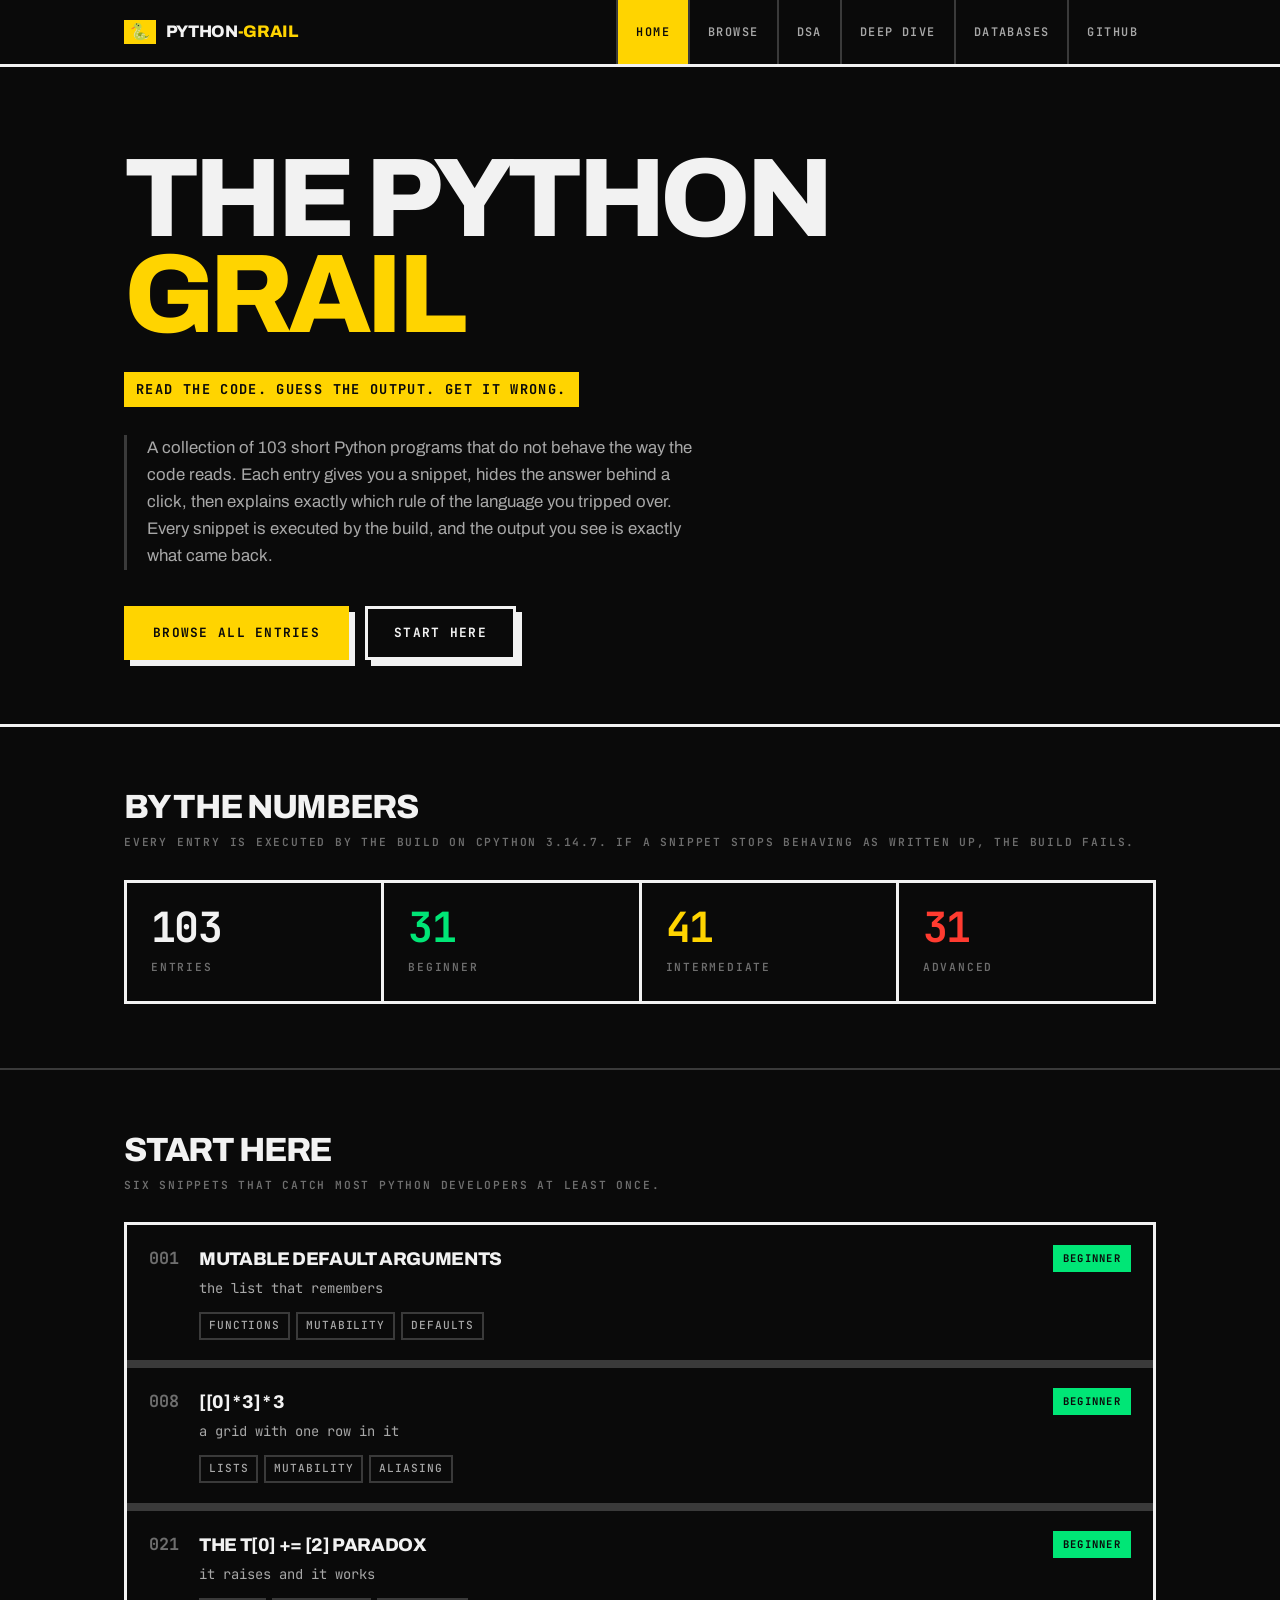
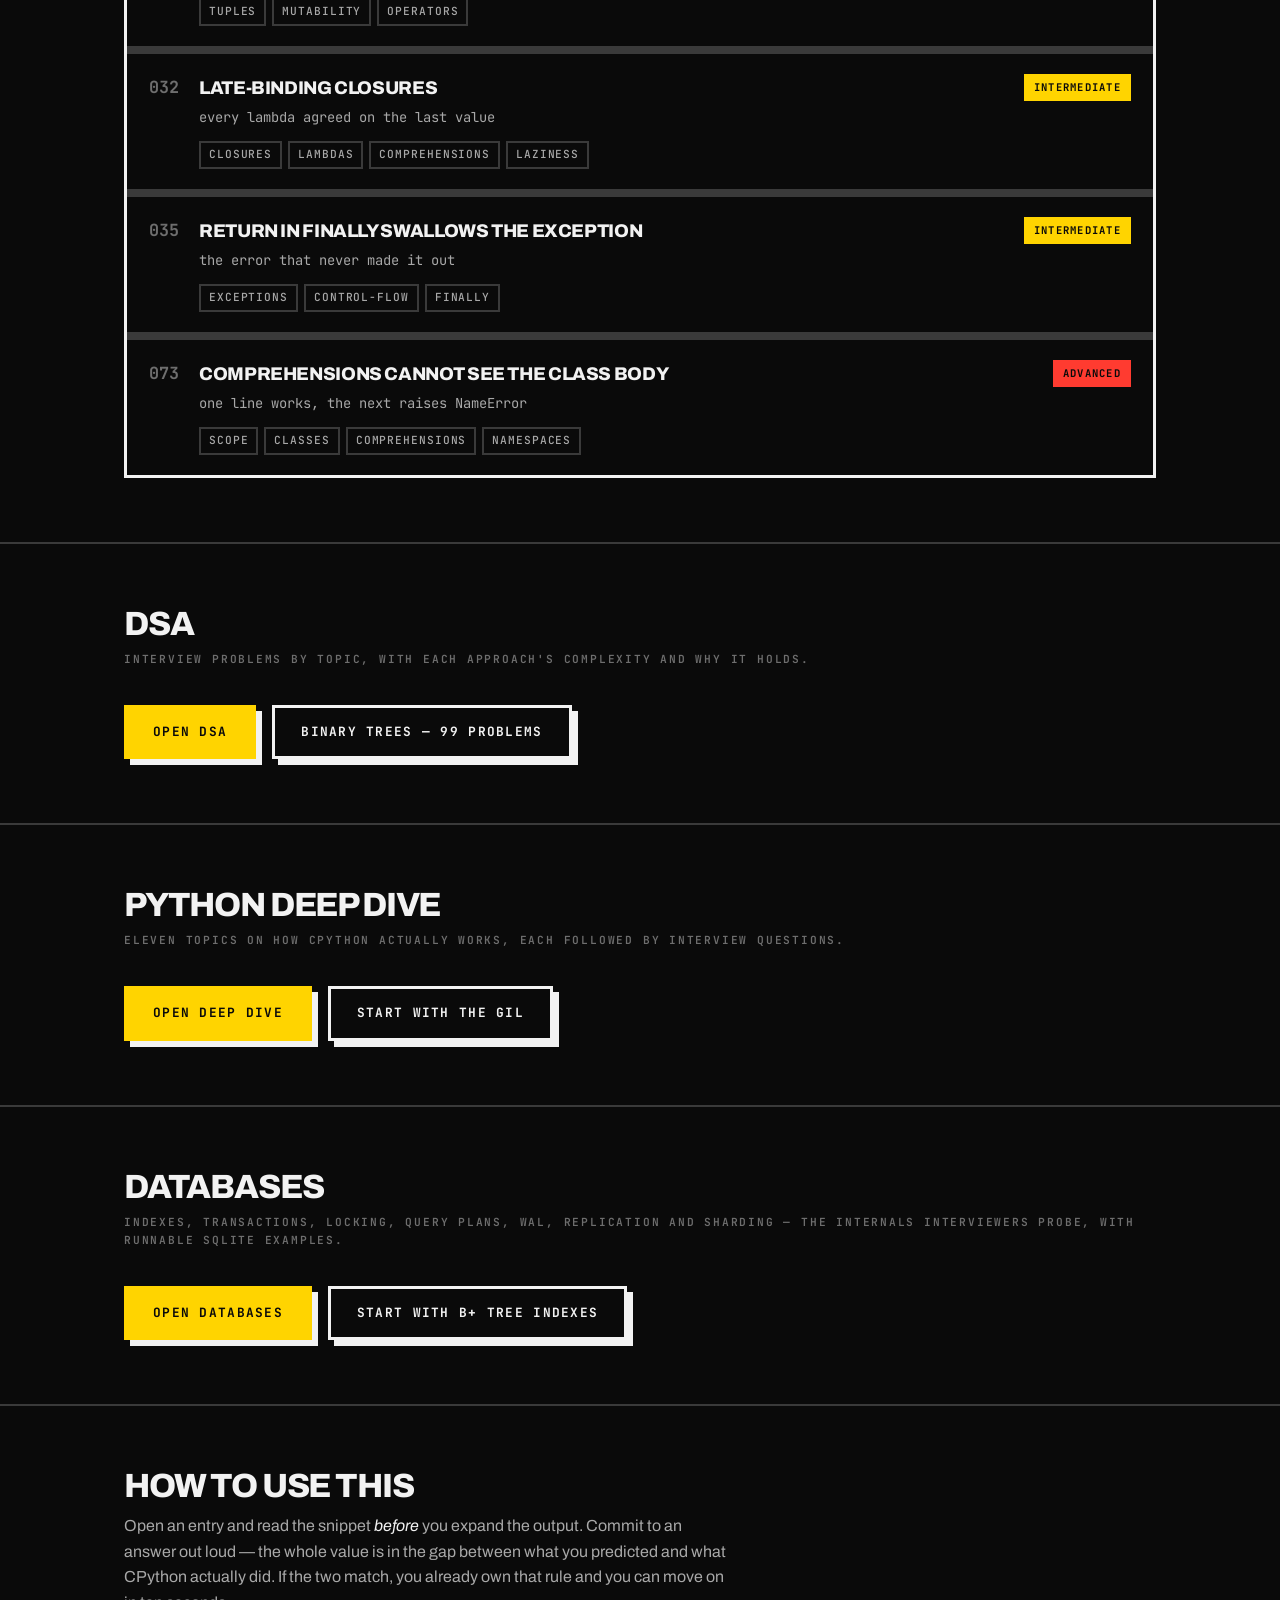
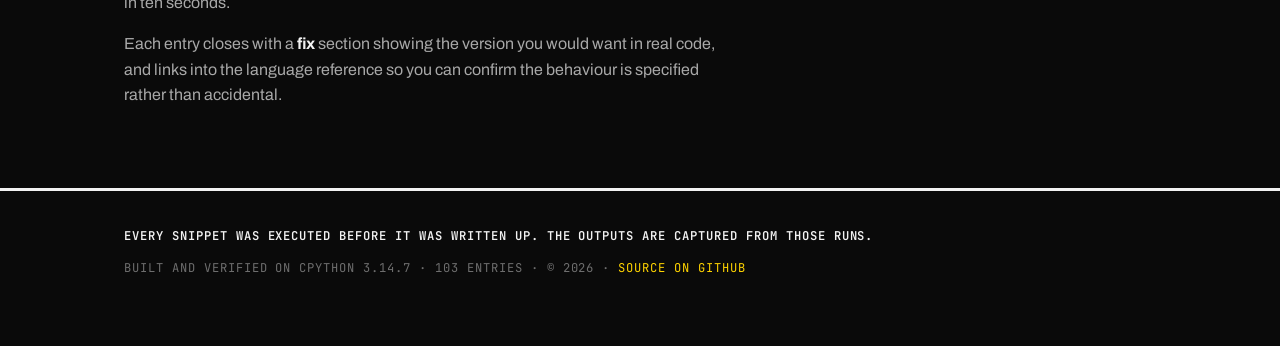
==== commit 8a49c38e: "add databases" ====
--- a/index.html
+++ b/index.html
@@ -8,7 +8,7 @@
 <link rel="preconnect" href="https://fonts.googleapis.com">
 <link rel="preconnect" href="https://fonts.gstatic.com" crossorigin>
 <link href="https://fonts.googleapis.com/css2?family=Archivo:wght@400;500;600;700;800;900&family=JetBrains+Mono:wght@400;500;600;700&display=swap" rel="stylesheet">
-<link rel="stylesheet" href="assets/css/style.css?v=fc887ae1">
+<link rel="stylesheet" href="assets/css/style.css?v=09141972">
 </head>
 <body>
 
@@ -23,6 +23,7 @@
       <a href="browse.html">Browse</a>
       <a href="dsa.html">DSA</a>
       <a href="deepdive.html">Deep Dive</a>
+      <a href="databases.html">Databases</a>
       <a class="gh" data-repo-link href="#" target="_blank" rel="noopener">GitHub</a>
     </nav>
   </div>
@@ -77,10 +78,21 @@
   <section id="deepdive-teaser">
     <div class="wrap">
       <h2 class="section-title">Python Deep Dive</h2>
-      <p class="section-sub">Ten topics on how CPython actually works, each followed by interview questions.</p>
+      <p class="section-sub">Eleven topics on how CPython actually works, each followed by interview questions.</p>
       <div class="cta-row">
         <a class="btn btn-primary" href="deepdive.html">Open Deep Dive</a>
         <a class="btn" href="deepdive.html?topic=gil">Start with the GIL</a>
+      </div>
+    </div>
+  </section>
+
+  <section id="databases-teaser">
+    <div class="wrap">
+      <h2 class="section-title">Databases</h2>
+      <p class="section-sub">Indexes, transactions, locking, query plans, WAL, replication and sharding &mdash; the internals interviewers probe, with runnable SQLite examples.</p>
+      <div class="cta-row">
+        <a class="btn btn-primary" href="databases.html">Open Databases</a>
+        <a class="btn" href="databases.html?topic=btree-indexes">Start with B+ tree indexes</a>
       </div>
     </div>
   </section>
--- a/assets/css/style.css
+++ b/assets/css/style.css
@@ -714,6 +714,62 @@
 .approach .why { color: var(--text-dim); font-size: 0.94rem; }
 .approach .why p { margin: 0 0 10px; }
 .approach pre.code { margin-bottom: 18px; }
+.approach .why ul { margin: 0 0 14px; padding-left: 20px; }
+.approach .why li { margin: 0 0 7px; }
+.approach .why code, .recurrence code:not(pre code), .step-change code {
+  font-size: 0.87em;
+  color: var(--py-blue-lt);
+}
+.step-no {
+  font-family: var(--mono);
+  font-size: 0.72rem;
+  text-transform: uppercase;
+  letter-spacing: 0.08em;
+  color: var(--py-blue-lt);
+}
+.step-change {
+  display: flex; gap: 12px; flex-wrap: wrap;
+  border-left: 3px solid var(--py-yellow);
+  background: var(--bg-code);
+  border-radius: 0 var(--radius) var(--radius) 0;
+  padding: 10px 14px;
+  margin-bottom: 14px;
+  font-size: 0.92rem;
+  color: var(--text-dim);
+}
+.step-change b {
+  font-family: var(--mono);
+  font-size: 0.72rem;
+  text-transform: uppercase;
+  letter-spacing: 0.06em;
+  color: var(--py-yellow);
+  padding-top: 3px;
+}
+.step-change span { flex: 1 1 30ch; }
+
+/* ---- the recurrence, between plain recursion and the memo ---- */
+.recurrence {
+  border: 1px solid var(--border);
+  border-left: 3px solid var(--py-blue);
+  border-radius: var(--radius);
+  padding: 18px 20px 6px;
+  margin-bottom: 16px;
+  color: var(--text-dim);
+  font-size: 0.94rem;
+}
+.recurrence h3 { font-size: 1.04rem; letter-spacing: -0.015em; margin-bottom: 12px; color: var(--text); }
+.recurrence .rec-label {
+  font-family: var(--mono);
+  font-size: 0.72rem;
+  text-transform: uppercase;
+  letter-spacing: 0.08em;
+  color: var(--text-faint);
+  margin: 0 0 6px;
+}
+.recurrence .rec-state { margin: 0 0 14px; }
+.recurrence ul { margin: 0 0 14px; padding-left: 20px; }
+.recurrence li { margin: 0 0 7px; }
+.recurrence pre.rec-formula { margin: 0 0 14px; white-space: pre; overflow-x: auto; }
 
 .pitfall {
   border-left: 3px solid var(--hard);
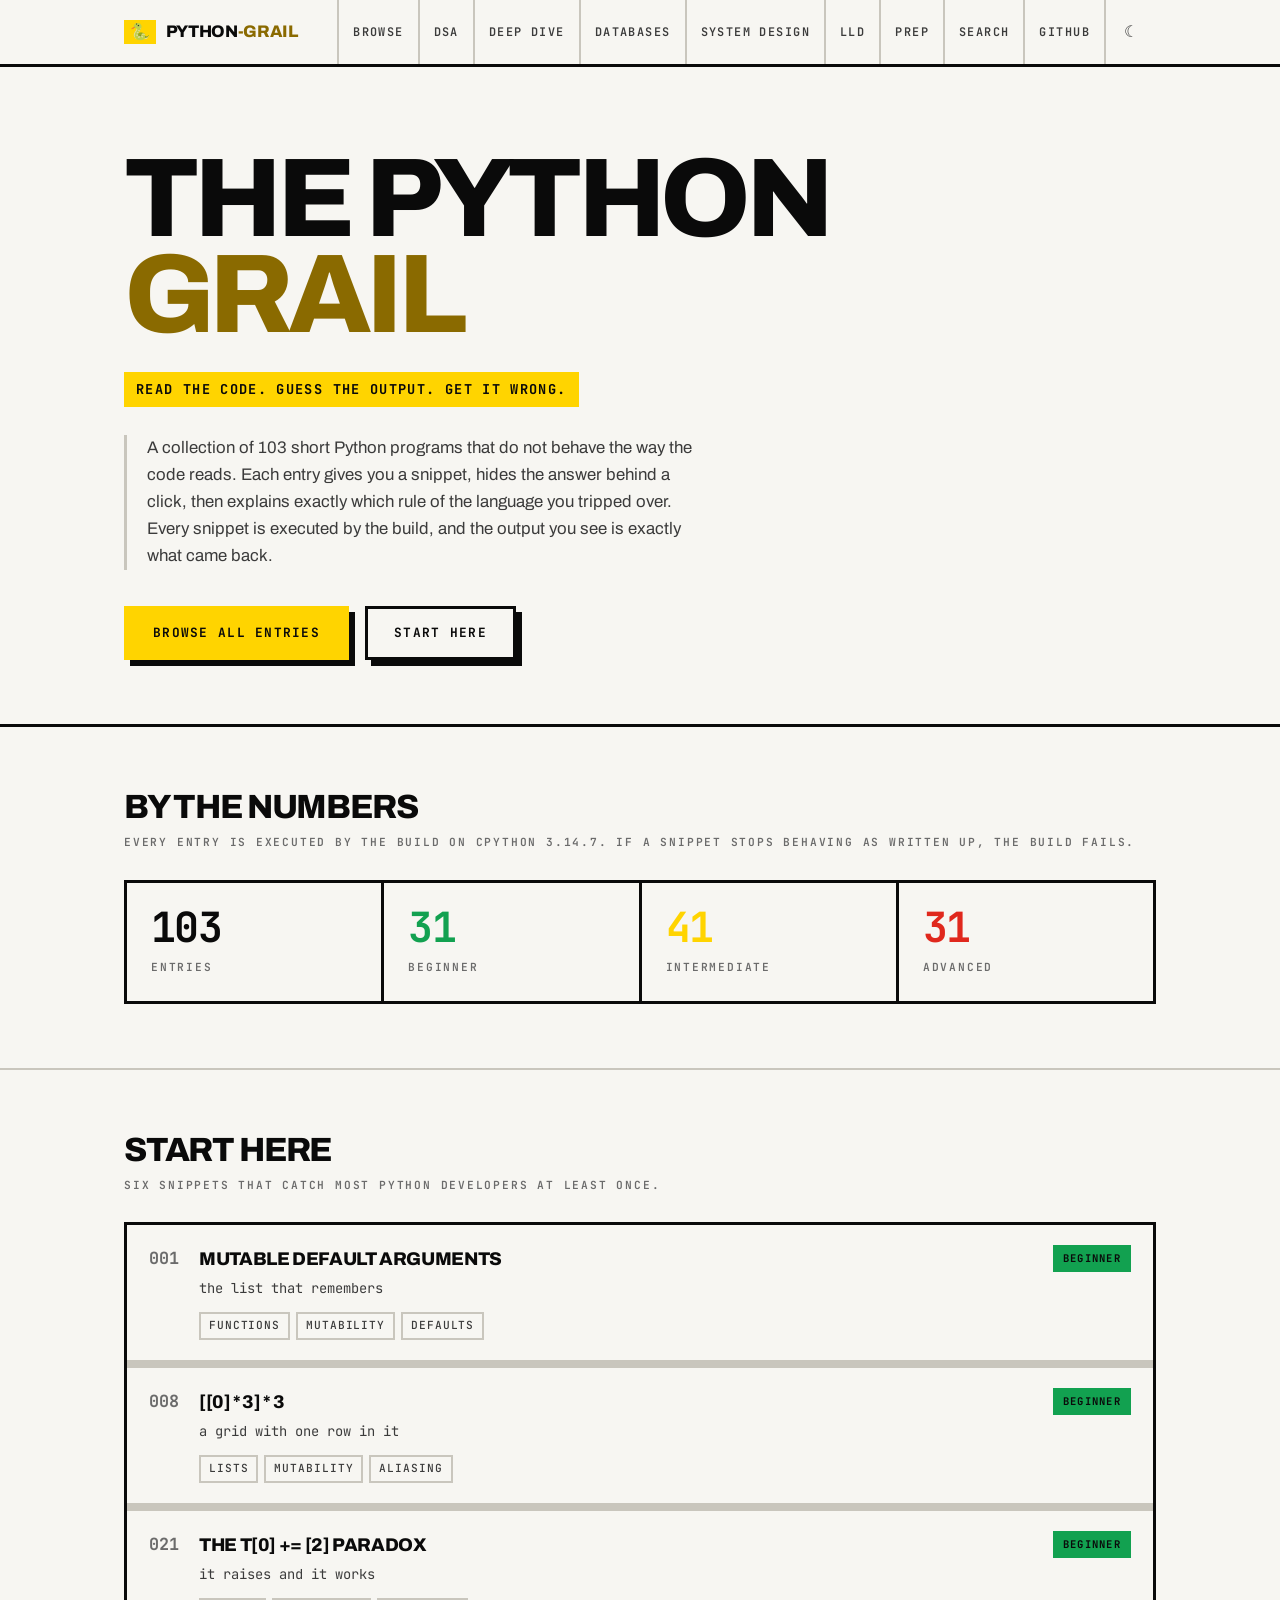
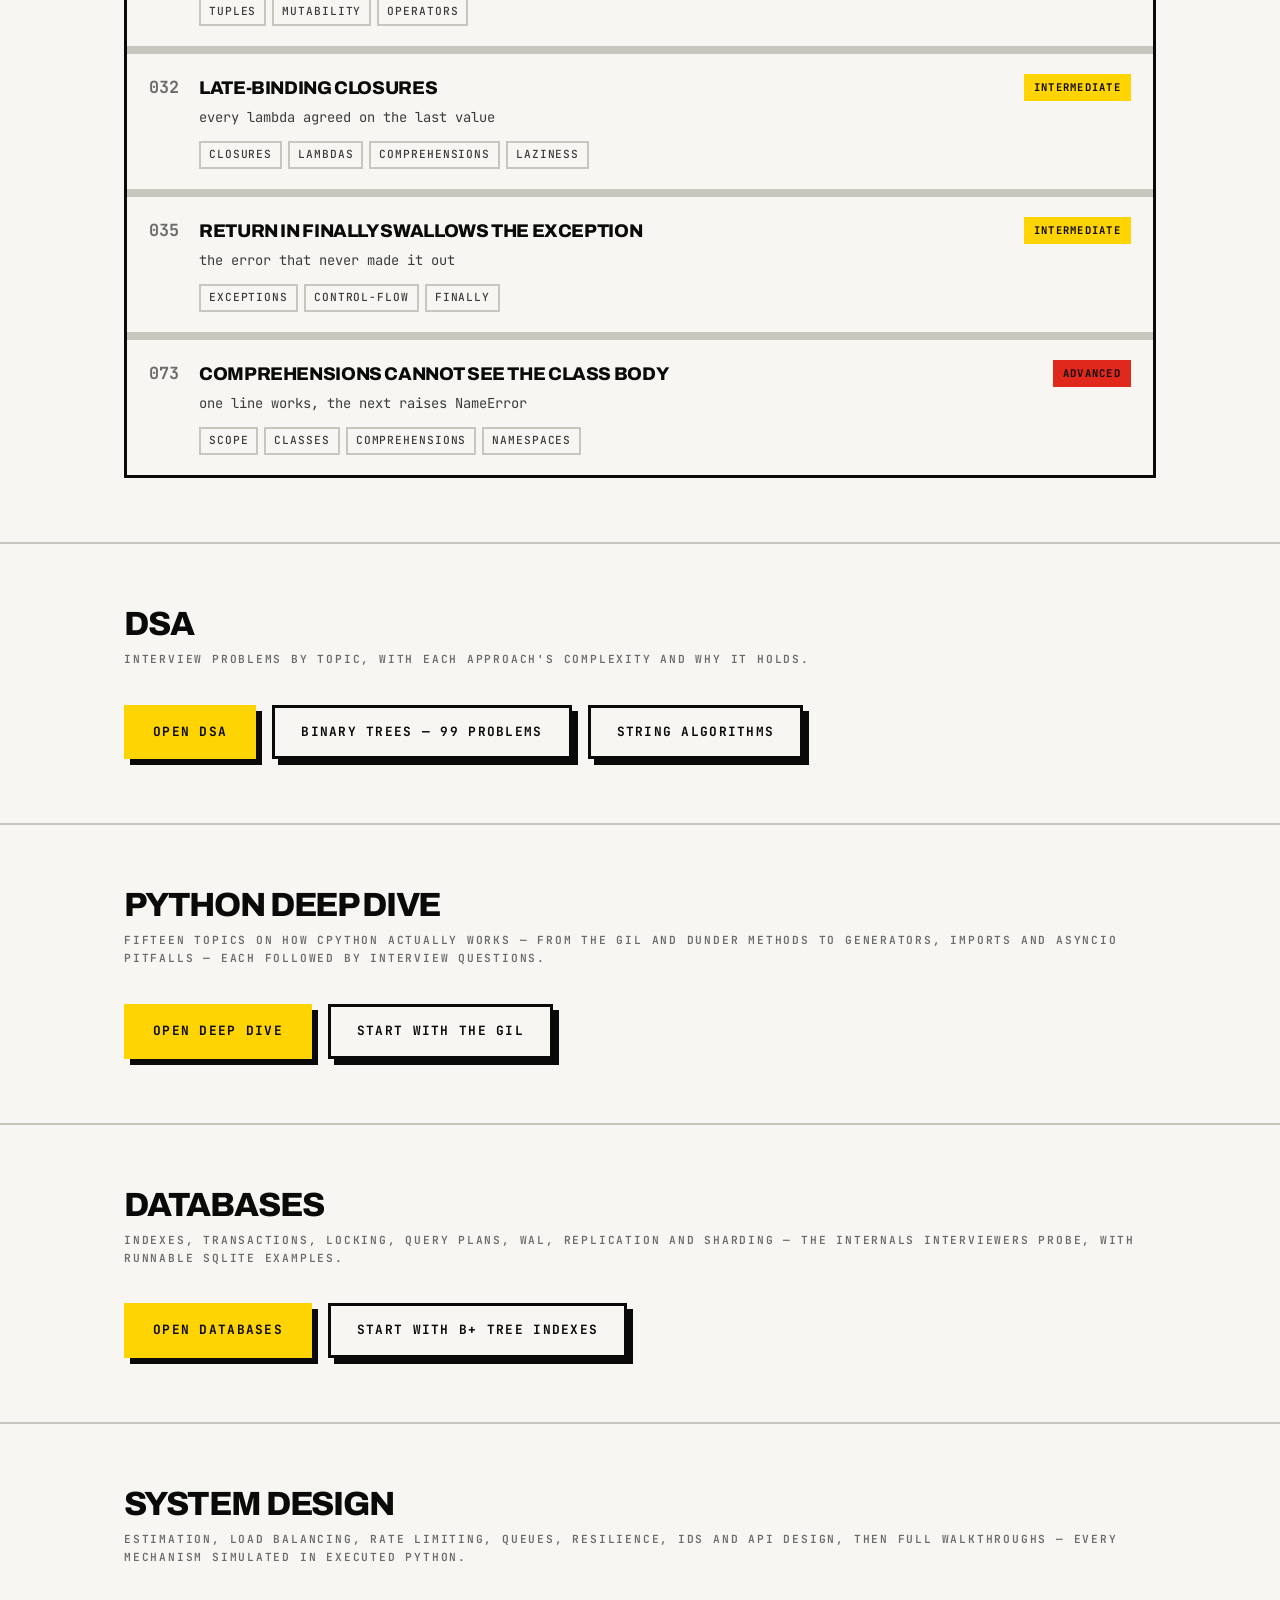
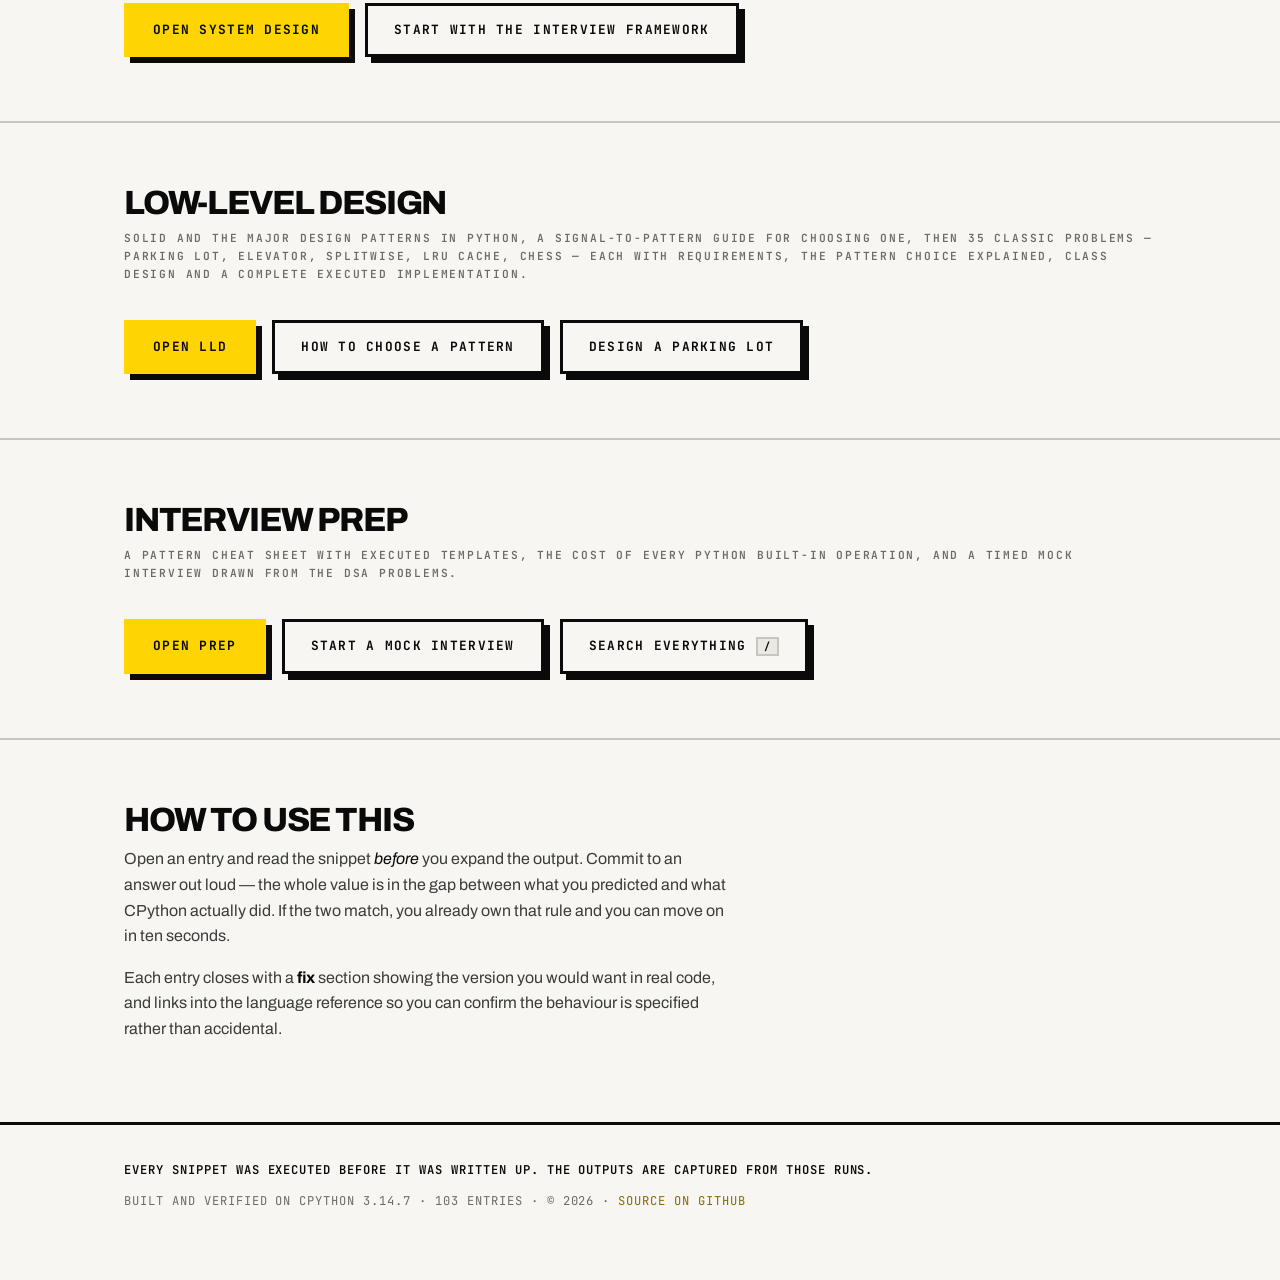
==== commit b61d7ef5: "added LLD and HLD" ====
--- a/index.html
+++ b/index.html
@@ -8,7 +8,8 @@
 <link rel="preconnect" href="https://fonts.googleapis.com">
 <link rel="preconnect" href="https://fonts.gstatic.com" crossorigin>
 <link href="https://fonts.googleapis.com/css2?family=Archivo:wght@400;500;600;700;800;900&family=JetBrains+Mono:wght@400;500;600;700&display=swap" rel="stylesheet">
-<link rel="stylesheet" href="assets/css/style.css?v=09141972">
+<script src="assets/js/theme.js?v=b51efe16"></script>
+<link rel="stylesheet" href="assets/css/style.css?v=7ae42de0">
 </head>
 <body>
 
@@ -19,11 +20,14 @@
       <span>python<span class="accent">-grail</span></span>
     </a>
     <nav class="nav">
-      <a href="index.html" class="active">Home</a>
       <a href="browse.html">Browse</a>
       <a href="dsa.html">DSA</a>
       <a href="deepdive.html">Deep Dive</a>
       <a href="databases.html">Databases</a>
+      <a href="systemdesign.html">System Design</a>
+      <a href="lld.html">LLD</a>
+      <a href="prep.html">Prep</a>
+      <a href="search.html">Search</a>
       <a class="gh" data-repo-link href="#" target="_blank" rel="noopener">GitHub</a>
     </nav>
   </div>
@@ -71,6 +75,7 @@
       <div class="cta-row">
         <a class="btn btn-primary" href="dsa.html">Open DSA</a>
         <a class="btn" href="dsa.html?topic=trees">Binary Trees &mdash; 99 problems</a>
+        <a class="btn" href="dsa.html?topic=string-algorithms">String algorithms</a>
       </div>
     </div>
   </section>
@@ -78,7 +83,7 @@
   <section id="deepdive-teaser">
     <div class="wrap">
       <h2 class="section-title">Python Deep Dive</h2>
-      <p class="section-sub">Eleven topics on how CPython actually works, each followed by interview questions.</p>
+      <p class="section-sub">Fifteen topics on how CPython actually works &mdash; from the GIL and dunder methods to generators, imports and asyncio pitfalls &mdash; each followed by interview questions.</p>
       <div class="cta-row">
         <a class="btn btn-primary" href="deepdive.html">Open Deep Dive</a>
         <a class="btn" href="deepdive.html?topic=gil">Start with the GIL</a>
@@ -93,6 +98,41 @@
       <div class="cta-row">
         <a class="btn btn-primary" href="databases.html">Open Databases</a>
         <a class="btn" href="databases.html?topic=btree-indexes">Start with B+ tree indexes</a>
+      </div>
+    </div>
+  </section>
+
+  <section id="systemdesign-teaser">
+    <div class="wrap">
+      <h2 class="section-title">System Design</h2>
+      <p class="section-sub">Estimation, load balancing, rate limiting, queues, resilience, IDs and API design, then full walkthroughs &mdash; every mechanism simulated in executed Python.</p>
+      <div class="cta-row">
+        <a class="btn btn-primary" href="systemdesign.html">Open System Design</a>
+        <a class="btn" href="systemdesign.html?topic=framework">Start with the interview framework</a>
+      </div>
+    </div>
+  </section>
+
+  <section id="lld-teaser">
+    <div class="wrap">
+      <h2 class="section-title">Low-Level Design</h2>
+      <p class="section-sub">SOLID and the major design patterns in Python, a signal-to-pattern guide for choosing one, then 35 classic problems &mdash; parking lot, elevator, Splitwise, LRU cache, chess &mdash; each with requirements, the pattern choice explained, class design and a complete executed implementation.</p>
+      <div class="cta-row">
+        <a class="btn btn-primary" href="lld.html">Open LLD</a>
+        <a class="btn" href="lld.html?topic=approach">How to choose a pattern</a>
+        <a class="btn" href="lld.html?topic=parking-lot">Design a parking lot</a>
+      </div>
+    </div>
+  </section>
+
+  <section id="prep-teaser">
+    <div class="wrap">
+      <h2 class="section-title">Interview Prep</h2>
+      <p class="section-sub">A pattern cheat sheet with executed templates, the cost of every Python built-in operation, and a timed mock interview drawn from the DSA problems.</p>
+      <div class="cta-row">
+        <a class="btn btn-primary" href="prep.html">Open Prep</a>
+        <a class="btn" href="prep.html#mock">Start a mock interview</a>
+        <a class="btn" href="search.html">Search everything <kbd>/</kbd></a>
       </div>
     </div>
   </section>
@@ -127,7 +167,7 @@
 </footer>
 
 <script src="assets/js/data.js?v=7a298b1e"></script>
-<script src="assets/js/app.js?v=da821523"></script>
+<script src="assets/js/app.js?v=17e1f0fa"></script>
 <script src="assets/js/home.js?v=a25fed05"></script>
 </body>
 </html>
--- a/assets/css/style.css
+++ b/assets/css/style.css
@@ -18,9 +18,11 @@
   --text-dim:  #a8a8a8;
   --text-faint:#6e6e6e;
   --ink:       #0a0a0a;   /* text on top of a filled accent block */
+  --on-line:   #0a0a0a;   /* text on top of a block filled with --line */
 
   /* accents — flat primaries, no tints */
   --accent:    #ffd400;   /* python yellow, punched up */
+  --accent-fg: #ffd400;   /* the accent used as text colour */
   --green:     #00e676;
   --red:       #ff3b30;
 
@@ -36,6 +38,18 @@
   --mono: "JetBrains Mono", "SFMono-Regular", Menlo, Consolas, "Liberation Mono", monospace;
   --sans: "Archivo", "Helvetica Neue", Helvetica, Arial, sans-serif;
   --maxw: 1080px;
+
+  /* syntax colours */
+  --tok-kw:  #ff6b6b;
+  --tok-str: #7ee787;
+  --tok-num: #7fb5ff;
+  --tok-com: #6e6e6e;
+  --tok-fn:  #d2a8ff;
+  --tok-bi:  #ffd400;
+  --tok-dec: #00e676;
+  --tok-ps1: #6e6e6e;
+  --tok-dun: #d2a8ff;
+  color-scheme: dark;
 }
 
 /* ---------- reset ---------- */
@@ -104,7 +118,7 @@
   padding: 4px 6px;
   line-height: 1;
 }
-.brand .accent { color: var(--accent); }
+.brand .accent { color: var(--accent-fg); }
 
 .nav { display: flex; gap: 0; margin-left: auto; align-items: stretch; }
 .nav a {
@@ -131,7 +145,7 @@
   line-height: 0.86;
   margin-bottom: 28px;
 }
-.hero h1 .accent { color: var(--accent); }
+.hero h1 .accent { color: var(--accent-fg); }
 .tagline {
   display: inline-block;
   font-family: var(--mono);
@@ -227,7 +241,7 @@
   color: var(--text-faint);
   min-width: 2ch;
 }
-.entry-card:hover .num { color: var(--accent); }
+.entry-card:hover .num { color: var(--accent-fg); }
 .entry-card .body { flex: 1; min-width: 0; }
 .entry-card .title {
   font-weight: 800; font-size: 1.15rem;
@@ -322,14 +336,14 @@
 .code-label { margin: 0 0 8px; }
 
 /* python syntax colours — flat, high contrast */
-.tok-kw   { color: #ff6b6b; font-weight: 600; }
-.tok-str  { color: #7ee787; }
-.tok-num  { color: #7fb5ff; }
-.tok-com  { color: #6e6e6e; }
-.tok-fn   { color: #d2a8ff; }
-.tok-bi   { color: var(--accent); }
-.tok-dec  { color: #00e676; }
-.tok-ps1  { color: #6e6e6e; }
+.tok-kw   { color: var(--tok-kw); font-weight: 600; }
+.tok-str  { color: var(--tok-str); }
+.tok-num  { color: var(--tok-num); }
+.tok-com  { color: var(--tok-com); }
+.tok-fn   { color: var(--tok-fn); }
+.tok-bi   { color: var(--tok-bi); }
+.tok-dec  { color: var(--tok-dec); }
+.tok-ps1  { color: var(--tok-ps1); }
 
 /* ---------- entry page ---------- */
 .entry-head {
@@ -341,14 +355,14 @@
 .entry-head .num {
   font-family: var(--mono); font-size: 0.8rem; font-weight: 700;
   letter-spacing: 0.12em;
-  background: var(--line); color: var(--ink);
+  background: var(--line); color: var(--on-line);
   padding: 5px 10px;
 }
 .entry-head h1 { font-size: clamp(2rem, 6.5vw, 3.6rem); letter-spacing: -0.045em; }
 .entry-head .subtitle {
   font-family: var(--mono); font-size: 0.9rem;
   text-transform: uppercase; letter-spacing: 0.08em;
-  color: var(--accent);
+  color: var(--accent-fg);
   margin: 16px 0 0;
 }
 .entry-head .tags { margin-top: 20px; display: flex; gap: 6px; flex-wrap: wrap; }
@@ -369,7 +383,7 @@
 .entry-body p > a,
 .entry-body li > a,
 .entry-body .takeaway a {
-  color: var(--accent); text-decoration: underline; text-underline-offset: 3px;
+  color: var(--accent-fg); text-decoration: underline; text-underline-offset: 3px;
 }
 /* inline code only — never the <code> inside a <pre class="code"> */
 .entry-body :not(pre) > code {
@@ -377,7 +391,7 @@
   border: var(--bw-thin) solid var(--line-2);
   padding: 1px 6px;
   font-size: 0.86em;
-  color: var(--accent);
+  color: var(--accent-fg);
 }
 pre.code > code { background: none; border: 0; padding: 0; color: inherit; font-size: inherit; }
 .question-line {
@@ -429,7 +443,7 @@
   display: block;
   font-family: var(--mono); font-size: 0.72rem; font-weight: 700;
   text-transform: uppercase; letter-spacing: 0.16em;
-  color: var(--accent);
+  color: var(--accent-fg);
   margin-bottom: 6px;
 }
 
@@ -468,7 +482,7 @@
   letter-spacing: 0.08em;
 }
 .site-footer .note { color: var(--text); font-weight: 600; }
-.site-footer a { color: var(--accent); }
+.site-footer a { color: var(--accent-fg); }
 .site-footer a:hover { background: var(--accent); color: var(--ink); }
 
 /* ---------- responsive ---------- */
@@ -510,7 +524,7 @@
 }
 .caveat strong { color: var(--advanced); }
 
-.tok-dun { color: #d2a8ff; }
+.tok-dun { color: var(--tok-dun); }
 
 .entry-card .num { font-variant-numeric: tabular-nums; }
 .entry-list { gap: 8px; }
@@ -892,8 +906,8 @@
 }
 .dd-toc li { margin-bottom: 8px; break-inside: avoid; color: var(--text-faint); }
 .dd-toc a { color: var(--text-dim); }
-.dd-toc a:hover { color: var(--accent); }
-.dd-toc .dd-toc-q a { color: var(--accent); font-weight: 700; }
+.dd-toc a:hover { color: var(--accent-fg); }
+.dd-toc .dd-toc-q a { color: var(--accent-fg); font-weight: 700; }
 
 /* the global `section` rule is for the home page; neutralise it here */
 section.dd-section { padding: 0; border-bottom: 0; scroll-margin-top: 84px; }
@@ -913,7 +927,7 @@
   border-bottom: var(--bw-thin) solid var(--line-2);
 }
 .dd-table th {
-  background: var(--line); color: var(--ink);
+  background: var(--line); color: var(--on-line);
   font-family: var(--mono); font-size: 0.68rem; font-weight: 700;
   text-transform: uppercase; letter-spacing: 0.12em;
 }
@@ -923,7 +937,7 @@
 .dd-table code {
   background: var(--bg-code);
   border: var(--bw-thin) solid var(--line-2);
-  padding: 0 5px; font-size: 0.86em; color: var(--accent);
+  padding: 0 5px; font-size: 0.86em; color: var(--accent-fg);
 }
 
 .dd-caveat {
@@ -971,12 +985,12 @@
   font-family: var(--mono); font-size: 1.1rem; font-weight: 700;
   color: var(--text-faint);
 }
-details.dd-q[open] > summary::after { content: "\2212"; color: var(--accent); }
+details.dd-q[open] > summary::after { content: "\2212"; color: var(--accent-fg); }
 details.dd-q > summary:hover { background: var(--bg-2); box-shadow: inset 8px 0 0 var(--accent); }
 details.dd-q[open] > summary { border-bottom: var(--bw-thin) solid var(--line-2); }
 .dd-q-text { flex: 1; min-width: 0; }
 .dd-q-text code {
-  font-size: 0.88em; color: var(--accent);
+  font-size: 0.88em; color: var(--accent-fg);
   background: var(--bg-code); border: var(--bw-thin) solid var(--line-2);
   padding: 0 5px;
 }
@@ -991,14 +1005,257 @@
   details.dd-q > summary { padding: 16px 14px; gap: 10px; font-size: 0.96rem; }
   .dd-a { padding: 18px 14px 4px; }
 
-  /* five nav items no longer fit beside the brand: give the nav its own row */
+}
+
+/* ================= Practice: progress, editor, mock interview ================= */
+
+/* ---- solved / star buttons on a problem ---- */
+.track-btn {
+  font-family: var(--mono);
+  font-size: 0.74rem; font-weight: 700;
+  text-transform: uppercase; letter-spacing: 0.1em;
+  padding: 8px 14px;
+  border: var(--bw-thin) solid var(--line-2);
+  background: var(--bg);
+  color: var(--text-dim);
+  cursor: pointer;
+}
+.track-btn:hover { border-color: var(--line); color: var(--text); }
+#btn-solved[aria-pressed="true"] { background: var(--green); border-color: var(--green); color: var(--ink); }
+#btn-star[aria-pressed="true"]   { background: var(--accent); border-color: var(--accent); color: var(--ink); }
+
+/* ---- progress bars and markers in lists ---- */
+.prog { display: flex; align-items: center; gap: 10px; align-self: center; white-space: nowrap; }
+.prog-bar {
+  width: 120px; height: 10px;
+  border: var(--bw-thin) solid var(--line-2);
+  background: var(--bg);
+}
+.prog-bar > span { display: block; height: 100%; background: var(--green); }
+.prog-n {
+  font-family: var(--mono); font-size: 0.72rem; font-weight: 700;
+  letter-spacing: 0.08em; color: var(--text-dim);
+  min-width: 5.5ch; text-align: right;
+}
+.entry-card .tick { color: var(--green); font-weight: 900; }
+.entry-card .star-mark { color: var(--accent-fg); }
+.entry-card.is-solved .title { color: var(--text-dim); }
+.topic-tools {
+  display: flex; align-items: center; justify-content: space-between;
+  gap: 16px; flex-wrap: wrap;
+  margin: 0 0 18px;
+}
+.topic-tools .prog-bar { width: 200px; }
+.topic-sub.overall { font-family: var(--mono); font-size: 0.8rem; color: var(--text-faint); }
+
+/* ---- the editor ---- */
+.try-hint { font-size: 0.92rem; }
+.editor { border: var(--bw) solid var(--line); background: var(--bg-code); margin-bottom: 28px; }
+.editor textarea {
+  display: block; width: 100%;
+  min-height: 220px;
+  padding: 18px 20px;
+  border: 0; outline: none; resize: vertical;
+  background: var(--bg-code); color: var(--text);
+  font-family: var(--mono); font-size: 0.88rem; line-height: 1.65;
+  tab-size: 4; white-space: pre; overflow-x: auto;
+}
+.editor-bar {
+  display: flex; align-items: center; gap: 12px; flex-wrap: wrap;
+  padding: 12px 14px;
+  border-top: var(--bw-thin) solid var(--line-2);
+  background: var(--bg-2);
+}
+.btn.btn-sm { padding: 9px 16px; font-size: 0.72rem; box-shadow: 3px 3px 0 var(--line); }
+.btn.btn-sm:hover { transform: translate(2px, 2px); box-shadow: 1px 1px 0 var(--line); }
+.btn:disabled { opacity: 0.5; cursor: progress; }
+.run-status { font-family: var(--mono); font-size: 0.78rem; color: var(--text-faint); }
+.run-status.pass { color: var(--green); font-weight: 700; }
+.run-status.fail { color: var(--red); font-weight: 700; }
+.run-output { margin: 0; border: 0; border-top: var(--bw-thin) solid var(--line-2); max-height: 420px; overflow: auto; white-space: pre-wrap; }
+
+/* ---- hidden solutions ---- */
+details.solutions-reveal { margin-top: 8px; }
+details.solutions-reveal > .reveal-inner { padding-top: 12px; }
+.always-show {
+  display: inline-flex; align-items: center; gap: 8px;
+  font-family: var(--mono); font-size: 0.76rem; color: var(--text-faint);
+  margin-bottom: 4px; cursor: pointer;
+}
+
+/* ---- mock interview bar ---- */
+.mock-bar {
+  position: sticky; top: 64px; z-index: 15;
+  display: flex; align-items: center; gap: 16px;
+  margin-top: 24px; padding: 12px 18px;
+  background: var(--accent); color: var(--ink);
+  border: var(--bw) solid var(--line);
+  font-family: var(--mono); font-weight: 700; text-transform: uppercase; letter-spacing: 0.08em;
+}
+.mock-bar b { font-size: 1.3rem; letter-spacing: 0.04em; margin-left: auto; }
+.mock-bar b.low { color: #7a1d00; }
+.mock-bar b.over { color: var(--red); background: var(--ink); padding: 0 8px; }
+.mock-bar.done { background: var(--green); }
+.mock-bar.ended { background: var(--bg-2); color: var(--text); }
+.mock-bar .btn { box-shadow: none; }
+
+@media (max-width: 720px) {
+  .prog-bar { width: 64px; }
+  .topic-tools .prog-bar { width: 120px; }
+  .mock-bar { top: 104px; }
+}
+
+/* ================= Interview prep page ================= */
+.tabbar {
+  display: flex; flex-wrap: wrap; gap: 0;
+  border: var(--bw) solid var(--line);
+  margin-bottom: 28px;
+}
+.tabbar .tab {
+  flex: 1 1 auto; text-align: center;
+  padding: 14px 18px;
+  font-family: var(--mono); font-size: 0.78rem; font-weight: 700;
+  text-transform: uppercase; letter-spacing: 0.12em;
+  color: var(--text-dim);
+  border-left: var(--bw-thin) solid var(--line-2);
+}
+.tabbar .tab:first-child { border-left: 0; }
+.tabbar .tab:hover { background: var(--bg-2); color: var(--text); }
+.tabbar .tab.active { background: var(--accent); color: var(--ink); }
+.pattern-card-full .signals { color: var(--text-dim); margin: 0 0 18px; padding-left: 20px; max-width: 76ch; }
+.pattern-card-full .signals li { margin-bottom: 4px; }
+.example-links { margin: 0 0 12px; display: flex; flex-wrap: wrap; gap: 8px; }
+.example-links .tag { color: var(--text); }
+.example-links .tag:hover { border-color: var(--accent); color: var(--accent-fg); }
+.example-links .tag.done { border-color: var(--green); color: var(--green); }
+.mock-form { border: var(--bw) solid var(--line); padding: 20px 22px; background: var(--bg-2); }
+.mock-form .chips { margin-bottom: 18px; }
+.mock-form .chip { text-transform: none; letter-spacing: 0.02em; }
+.mock-form .cta-row { margin-top: 18px; align-items: center; }
+
+/* ================= light theme =================
+   Set by assets/js/theme.js before first paint. Same layout and rules,
+   inverted surfaces; accent colours darkened wherever they are used as text. */
+:root[data-theme="light"] {
+  color-scheme: light;
+  --bg:        #f7f6f2;
+  --bg-2:      #ebe9e3;
+  --bg-code:   #ffffff;
+  --line:      #0a0a0a;
+  --line-2:    #c9c6bd;
+  --on-line:   #f7f6f2;
+  --text:      #0a0a0a;
+  --text-dim:  #3b3b3b;
+  --text-faint:#6b6b6b;
+  --accent-fg: #8a6a00;
+  --green:     #12a150;
+  --red:       #e0281d;
+  --easy:      #15803d;
+  --medium:    #a16207;
+  --hard:      #dc2626;
+
+  --tok-kw:  #cf222e;
+  --tok-str: #116329;
+  --tok-num: #0550ae;
+  --tok-com: #6e7781;
+  --tok-fn:  #8250df;
+  --tok-bi:  #953800;
+  --tok-dec: #116329;
+  --tok-ps1: #6e7781;
+  --tok-dun: #8250df;
+}
+:root[data-theme="light"] .badge.medium,
+:root[data-theme="light"] .badge.easy { font-weight: 800; }
+
+/* ---- theme toggle (added to the nav by app.js) ---- */
+.nav .theme-toggle {
+  display: flex; align-items: center; justify-content: center;
+  padding: 0 16px; min-width: 52px;
+  background: none; color: var(--text-dim); cursor: pointer;
+  border: 0; border-left: var(--bw-thin) solid var(--line-2);
+  font: inherit; font-size: 1rem; line-height: 1;
+}
+.nav .theme-toggle:hover { background: var(--bg-2); color: var(--text); }
+.nav .theme-toggle:focus-visible { outline: var(--bw-thin) solid var(--accent); outline-offset: -4px; }
+
+/* ---- copy button on code blocks (added by app.js) ---- */
+.code-wrap { position: relative; }
+.copy-btn {
+  position: absolute; top: 8px; right: 8px; z-index: 2;
+  font-family: var(--mono); font-size: 0.64rem; font-weight: 700;
+  text-transform: uppercase; letter-spacing: 0.12em;
+  padding: 5px 9px; cursor: pointer;
+  color: var(--text-dim); background: var(--bg-2);
+  border: var(--bw-thin) solid var(--line-2);
+  opacity: 0; transition: opacity .12s;
+}
+.code-wrap:hover .copy-btn, .copy-btn:focus-visible, .copy-btn.done { opacity: 1; }
+.copy-btn:hover { color: var(--ink); background: var(--accent); border-color: var(--line); }
+.copy-btn.done { color: var(--ink); background: var(--green); border-color: var(--line); }
+@media (hover: none) { .copy-btn { opacity: 1; } }
+
+/* the nav no longer fits beside the brand: give it its own row */
+@media (max-width: 1140px) {
   .site-header .wrap { height: auto; flex-wrap: wrap; }
   .brand { height: 48px; }
   .nav {
     width: 100%; margin-left: 0;
     border-top: var(--bw-thin) solid var(--line-2);
-    overflow-x: auto;
+    overflow-x: auto; scrollbar-width: none;
   }
-  .nav a { height: 40px; flex: 1 0 auto; justify-content: center; }
+  .nav a, .nav .theme-toggle { height: 42px; flex: 1 0 auto; justify-content: center; }
   .nav a:first-child { border-left: 0; }
-}
+  .mock-bar { top: 93px; }
+}
+.entry-nav a:hover .code-label { color: var(--ink); }
+
+/* ================= site search ================= */
+.search-big input { font-size: 1.05rem; padding: 16px 18px; }
+.search-groups { margin: 18px 0 14px; }
+.search-groups .chip { text-transform: none; letter-spacing: 0.02em; }
+.sr-n { color: var(--text-faint); margin-left: 4px; }
+.chip[aria-pressed="true"] .sr-n { color: inherit; opacity: 0.7; }
+.sr-list { display: flex; flex-direction: column; gap: 8px; }
+.sr-item {
+  display: flex; align-items: center; gap: 16px;
+  padding: 14px 16px;
+  border: var(--bw-thin) solid var(--line-2);
+  background: var(--bg);
+}
+.sr-item:hover, .sr-item:focus { border-color: var(--line); background: var(--bg-2); outline: none; }
+.sr-item:focus { box-shadow: 4px 4px 0 var(--accent); }
+.sr-kind {
+  flex: 0 0 112px;
+  font-family: var(--mono); font-size: 0.62rem; font-weight: 700;
+  text-transform: uppercase; letter-spacing: 0.12em;
+  color: var(--text-faint);
+}
+.sr-kind.k-gotcha { color: var(--accent-fg); }
+.sr-kind.k-dsa, .sr-kind.k-dsa-topic { color: var(--green); }
+.sr-main { flex: 1; min-width: 0; display: flex; flex-direction: column; gap: 2px; }
+.sr-title { font-weight: 700; }
+.sr-ctx { font-family: var(--mono); font-size: 0.76rem; color: var(--text-faint);
+          white-space: nowrap; overflow: hidden; text-overflow: ellipsis; }
+.sr-item mark { background: var(--accent); color: var(--ink); padding: 0 2px; }
+.sr-more { margin-top: 12px; align-self: flex-start; }
+.sr-empty { margin-top: 24px; }
+.sr-hint { margin-top: 18px; color: var(--text-faint); font-family: var(--mono); font-size: 0.8rem; }
+kbd {
+  font-family: var(--mono); font-size: 0.8em; padding: 1px 6px;
+  border: var(--bw-thin) solid var(--line-2); background: var(--bg-2); color: var(--text);
+}
+@media (max-width: 620px) {
+  .sr-item { flex-wrap: wrap; gap: 6px 12px; }
+  .sr-kind { flex-basis: 100%; }
+}
+
+/* ================= grouped long-form index (LLD) ================= */
+.dd-group + .dd-group { margin-top: 48px; }
+.dd-group .section-title { margin-bottom: 16px; }
+.dd-filter { margin: 0 0 18px; }
+.dd-filter .chip { text-transform: none; letter-spacing: 0.02em; }
+.entry-card[hidden] { display: none; }
+.tag.tag-pattern { color: var(--accent-fg); border-color: var(--line-2); }
+.badge.lvl-easy { background: var(--green); color: var(--ink); }
+.dd-meta { display: flex; flex-wrap: wrap; gap: 8px; align-items: center; margin: -4px 0 18px; }
+.nav a { padding: 0 14px; }
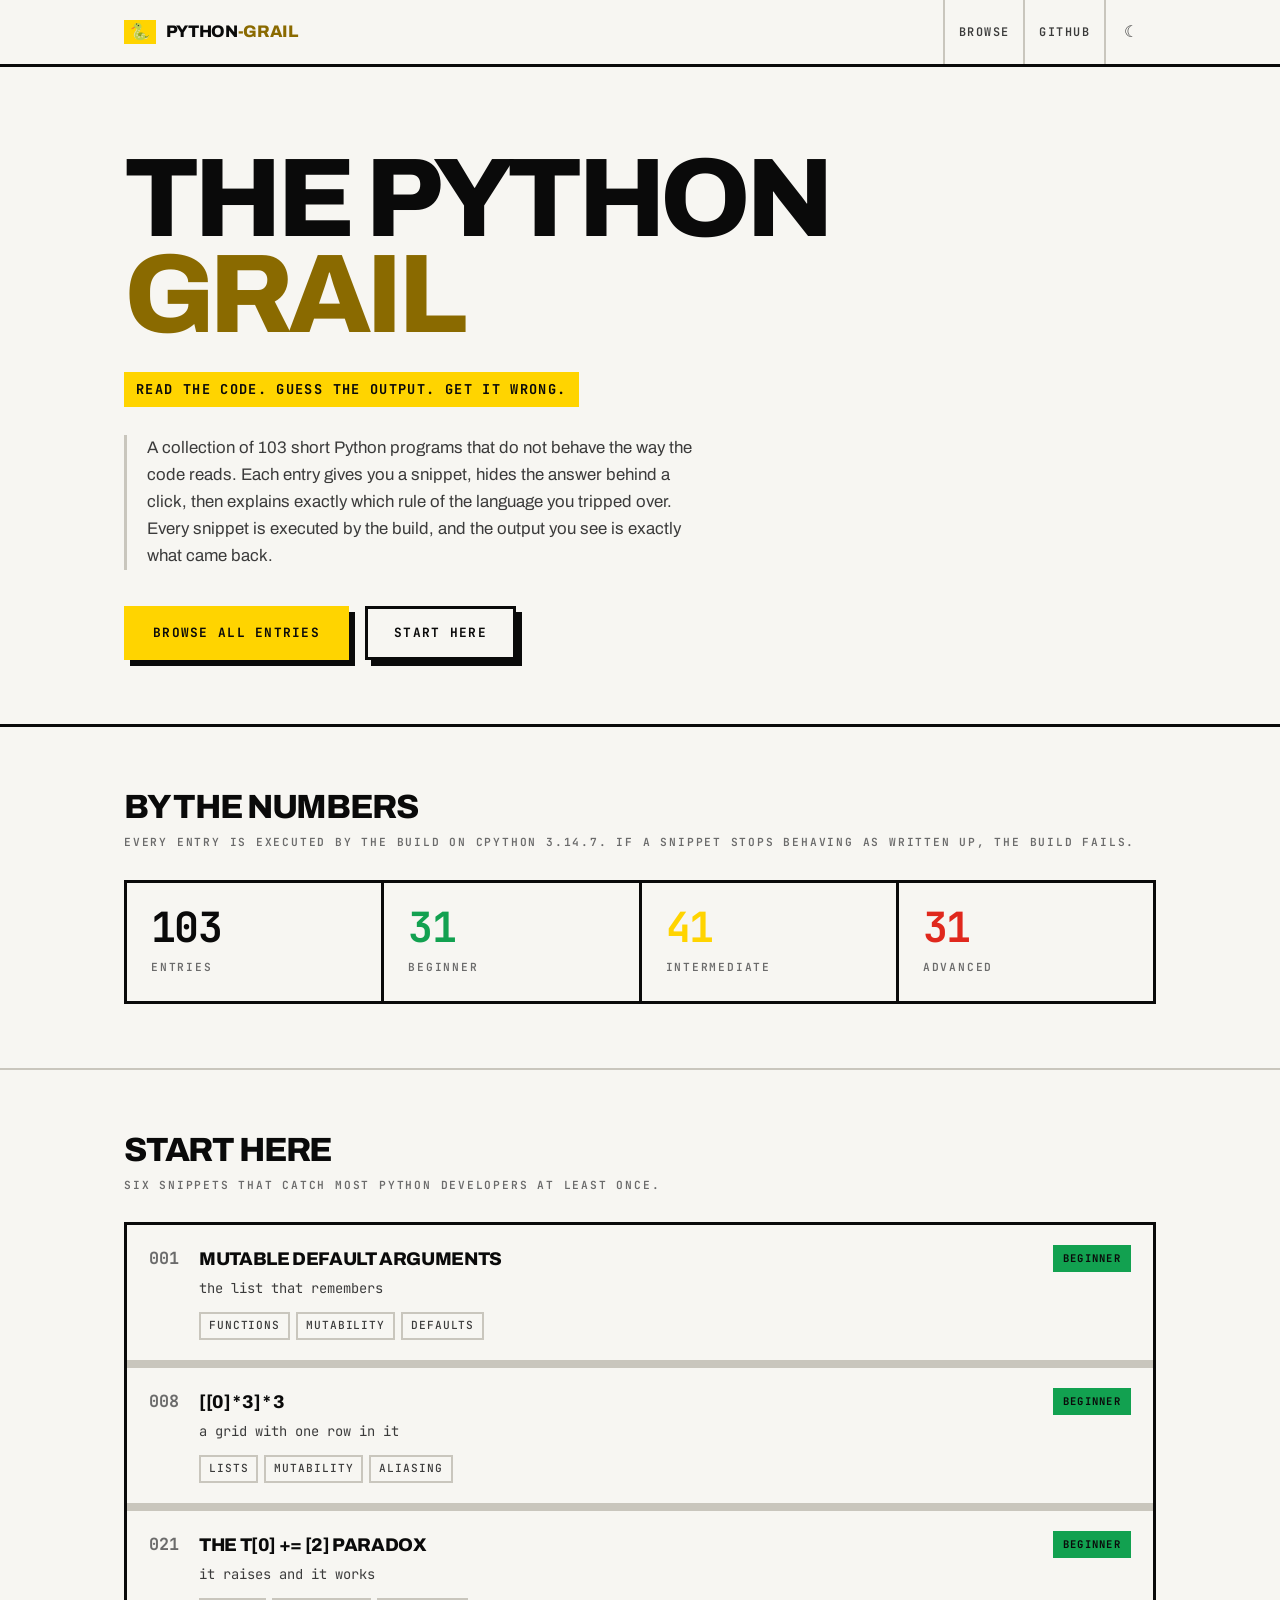
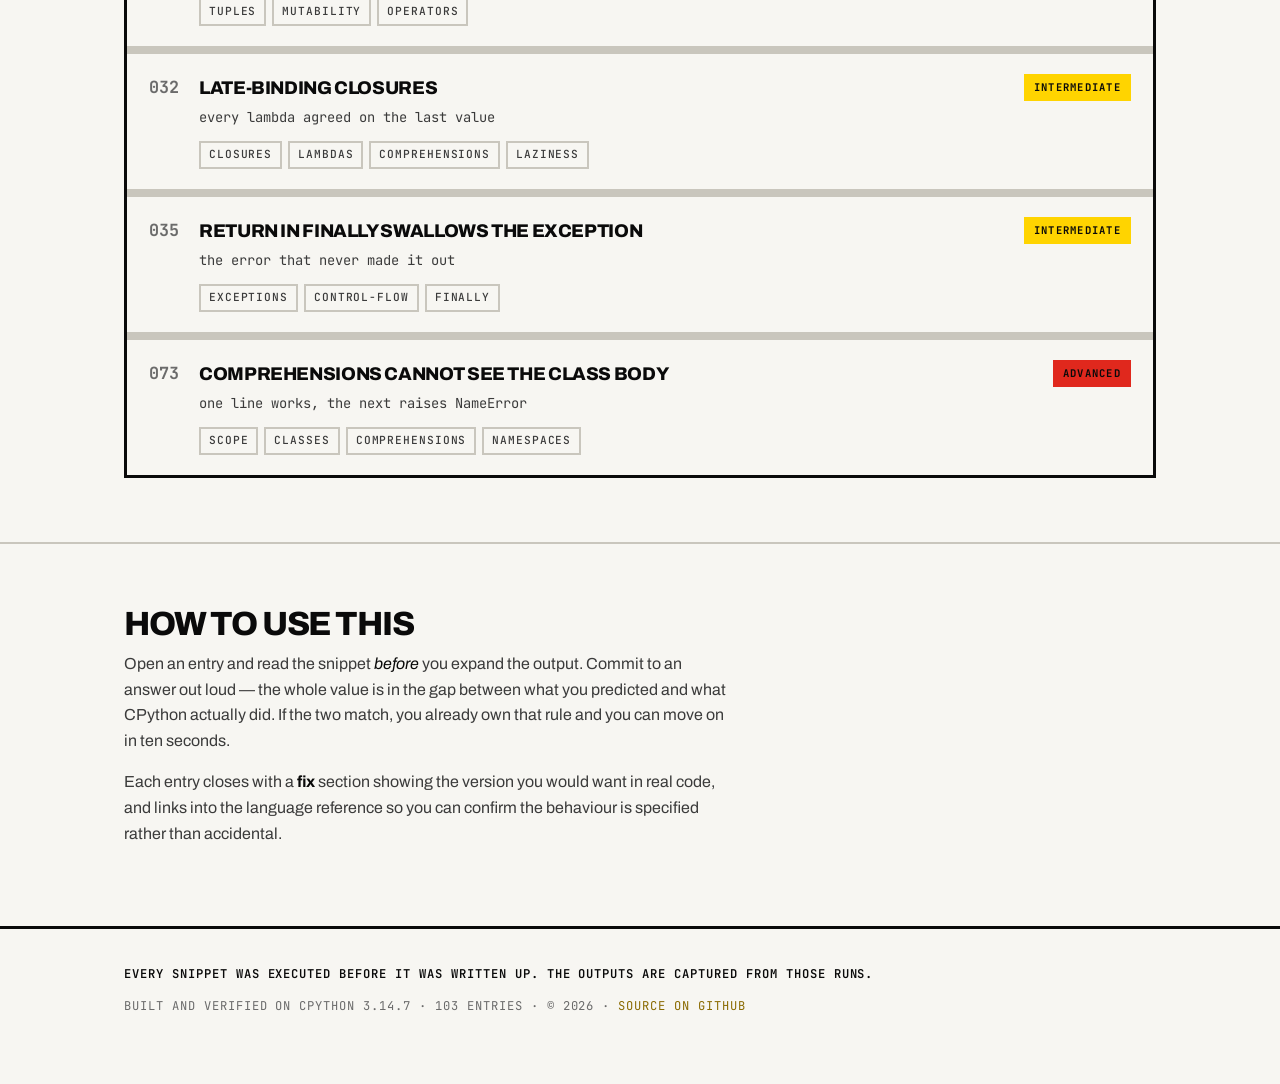
==== commit c161d95c: "remove non browse sections" ====
--- a/index.html
+++ b/index.html
@@ -9,7 +9,7 @@
 <link rel="preconnect" href="https://fonts.gstatic.com" crossorigin>
 <link href="https://fonts.googleapis.com/css2?family=Archivo:wght@400;500;600;700;800;900&family=JetBrains+Mono:wght@400;500;600;700&display=swap" rel="stylesheet">
 <script src="assets/js/theme.js?v=b51efe16"></script>
-<link rel="stylesheet" href="assets/css/style.css?v=7ae42de0">
+<link rel="stylesheet" href="assets/css/style.css?v=8a270932">
 </head>
 <body>
 
@@ -21,13 +21,6 @@
     </a>
     <nav class="nav">
       <a href="browse.html">Browse</a>
-      <a href="dsa.html">DSA</a>
-      <a href="deepdive.html">Deep Dive</a>
-      <a href="databases.html">Databases</a>
-      <a href="systemdesign.html">System Design</a>
-      <a href="lld.html">LLD</a>
-      <a href="prep.html">Prep</a>
-      <a href="search.html">Search</a>
       <a class="gh" data-repo-link href="#" target="_blank" rel="noopener">GitHub</a>
     </nav>
   </div>
@@ -68,75 +61,6 @@
     </div>
   </section>
 
-  <section id="dsa-teaser">
-    <div class="wrap">
-      <h2 class="section-title">DSA</h2>
-      <p class="section-sub">Interview problems by topic, with each approach's complexity and why it holds.</p>
-      <div class="cta-row">
-        <a class="btn btn-primary" href="dsa.html">Open DSA</a>
-        <a class="btn" href="dsa.html?topic=trees">Binary Trees &mdash; 99 problems</a>
-        <a class="btn" href="dsa.html?topic=string-algorithms">String algorithms</a>
-      </div>
-    </div>
-  </section>
-
-  <section id="deepdive-teaser">
-    <div class="wrap">
-      <h2 class="section-title">Python Deep Dive</h2>
-      <p class="section-sub">Fifteen topics on how CPython actually works &mdash; from the GIL and dunder methods to generators, imports and asyncio pitfalls &mdash; each followed by interview questions.</p>
-      <div class="cta-row">
-        <a class="btn btn-primary" href="deepdive.html">Open Deep Dive</a>
-        <a class="btn" href="deepdive.html?topic=gil">Start with the GIL</a>
-      </div>
-    </div>
-  </section>
-
-  <section id="databases-teaser">
-    <div class="wrap">
-      <h2 class="section-title">Databases</h2>
-      <p class="section-sub">Indexes, transactions, locking, query plans, WAL, replication and sharding &mdash; the internals interviewers probe, with runnable SQLite examples.</p>
-      <div class="cta-row">
-        <a class="btn btn-primary" href="databases.html">Open Databases</a>
-        <a class="btn" href="databases.html?topic=btree-indexes">Start with B+ tree indexes</a>
-      </div>
-    </div>
-  </section>
-
-  <section id="systemdesign-teaser">
-    <div class="wrap">
-      <h2 class="section-title">System Design</h2>
-      <p class="section-sub">Estimation, load balancing, rate limiting, queues, resilience, IDs and API design, then full walkthroughs &mdash; every mechanism simulated in executed Python.</p>
-      <div class="cta-row">
-        <a class="btn btn-primary" href="systemdesign.html">Open System Design</a>
-        <a class="btn" href="systemdesign.html?topic=framework">Start with the interview framework</a>
-      </div>
-    </div>
-  </section>
-
-  <section id="lld-teaser">
-    <div class="wrap">
-      <h2 class="section-title">Low-Level Design</h2>
-      <p class="section-sub">SOLID and the major design patterns in Python, a signal-to-pattern guide for choosing one, then 35 classic problems &mdash; parking lot, elevator, Splitwise, LRU cache, chess &mdash; each with requirements, the pattern choice explained, class design and a complete executed implementation.</p>
-      <div class="cta-row">
-        <a class="btn btn-primary" href="lld.html">Open LLD</a>
-        <a class="btn" href="lld.html?topic=approach">How to choose a pattern</a>
-        <a class="btn" href="lld.html?topic=parking-lot">Design a parking lot</a>
-      </div>
-    </div>
-  </section>
-
-  <section id="prep-teaser">
-    <div class="wrap">
-      <h2 class="section-title">Interview Prep</h2>
-      <p class="section-sub">A pattern cheat sheet with executed templates, the cost of every Python built-in operation, and a timed mock interview drawn from the DSA problems.</p>
-      <div class="cta-row">
-        <a class="btn btn-primary" href="prep.html">Open Prep</a>
-        <a class="btn" href="prep.html#mock">Start a mock interview</a>
-        <a class="btn" href="search.html">Search everything <kbd>/</kbd></a>
-      </div>
-    </div>
-  </section>
-
   <section>
     <div class="wrap">
       <h2 class="section-title">How to use this</h2>
@@ -167,7 +91,7 @@
 </footer>
 
 <script src="assets/js/data.js?v=7a298b1e"></script>
-<script src="assets/js/app.js?v=17e1f0fa"></script>
+<script src="assets/js/app.js?v=8a95777a"></script>
 <script src="assets/js/home.js?v=a25fed05"></script>
 </body>
 </html>
--- a/assets/css/style.css
+++ b/assets/css/style.css
@@ -1259,3 +1259,141 @@
 .badge.lvl-easy { background: var(--green); color: var(--ink); }
 .dd-meta { display: flex; flex-wrap: wrap; gap: 8px; align-items: center; margin: -4px 0 18px; }
 .nav a { padding: 0 14px; }
+
+/* ================= algorithm animations (assets/js/viz.js) ================= */
+.viz {
+  border: var(--bw) solid var(--line);
+  background: var(--bg);
+  margin: 0 0 28px;
+  outline: none;
+}
+.viz:focus-visible { box-shadow: 0 0 0 3px var(--accent); }
+.viz-tabs { display: flex; flex-wrap: wrap; border-bottom: var(--bw-thin) solid var(--line-2); }
+.viz-tab {
+  flex: 1 1 auto; display: flex; align-items: center; gap: 8px; justify-content: center;
+  padding: 11px 14px; cursor: pointer;
+  background: none; border: 0; border-right: var(--bw-thin) solid var(--line-2);
+  color: var(--text-dim); font-family: var(--mono); font-size: 0.72rem; font-weight: 700;
+  text-transform: uppercase; letter-spacing: 0.08em;
+}
+.viz-tab:last-child { border-right: 0; }
+.viz-tab:hover { background: var(--bg-2); color: var(--text); }
+.viz-tab[aria-selected="true"] { background: var(--accent); color: var(--ink); }
+.viz-tab-n {
+  display: inline-grid; place-items: center; width: 20px; height: 20px;
+  border: var(--bw-thin) solid currentColor; font-size: 0.66rem;
+}
+.viz-stage { padding: 18px 14px 6px; overflow-x: auto; }
+.viz-svg { display: block; margin: 0 auto; width: 100%; max-width: 560px; height: auto; }
+
+/* cells */
+.vz-cell rect {
+  fill: var(--bg-2); stroke: var(--line-2); stroke-width: 2;
+  transition: fill .35s ease, stroke .35s ease;
+}
+.vz-txt {
+  font-family: var(--mono); font-size: 19px; font-weight: 700; fill: var(--text);
+  transition: fill .35s ease; pointer-events: none;
+}
+.vz-cell.empty rect { fill: transparent; stroke-dasharray: 4 4; }
+.vz-cell.base rect { fill: color-mix(in srgb, var(--green) 28%, var(--bg)); stroke: var(--green); }
+.vz-cell.done rect { fill: var(--bg-2); stroke: var(--text-faint); }
+.vz-cell.dim rect { fill: transparent; stroke: var(--line-2); }
+.vz-txt.dim { fill: var(--text-faint); }
+.vz-cell.src rect { fill: color-mix(in srgb, var(--accent) 22%, var(--bg)); stroke: var(--accent); stroke-width: 3; }
+.vz-cell.cur rect { fill: var(--accent); stroke: var(--line); stroke-width: 3; }
+.vz-txt.cur { fill: var(--ink); }
+.vz-cell.path rect { fill: color-mix(in srgb, var(--accent) 45%, var(--bg)); stroke: var(--accent); }
+.vz-cell.start rect { fill: var(--green); stroke: var(--line); }
+.vz-cell.goal rect { fill: var(--red); stroke: var(--line); }
+.vz-txt.start, .vz-txt.goal { fill: var(--ink); }
+.vz-cell.answer rect { fill: var(--green); stroke: var(--line); stroke-width: 3; }
+.vz-txt.answer { fill: var(--ink); }
+.vz-cell.stack rect { fill: transparent; stroke: var(--accent); stroke-width: 3; stroke-dasharray: 6 4; }
+.vz-cell.heat1 rect { fill: color-mix(in srgb, var(--red) 14%, var(--bg)); }
+.vz-cell.heat2 rect { fill: color-mix(in srgb, var(--red) 32%, var(--bg)); }
+.vz-cell.heat3 rect { fill: color-mix(in srgb, var(--red) 50%, var(--bg)); }
+.vz-cell.heat4 rect { fill: color-mix(in srgb, var(--red) 68%, var(--bg)); }
+.vz-cell.heat5 rect { fill: color-mix(in srgb, var(--red) 86%, var(--bg)); }
+.vz-txt.vz-changed { animation: vz-pop .45s ease; transform-box: fill-box; transform-origin: center; }
+@keyframes vz-pop { 0% { transform: scale(.4); opacity: 0; } 60% { transform: scale(1.25); } 100% { transform: scale(1); opacity: 1; } }
+.vz-label { font-family: var(--mono); font-size: 14px; font-weight: 700; fill: var(--text-dim); }
+.vz-index { font-family: var(--mono); font-size: 11px; fill: var(--text-faint); }
+.vz-arrow { stroke: var(--accent-fg); stroke-width: 3.5; animation: vz-fade .35s ease; }
+.vz-head { fill: var(--accent-fg); }
+.vz-path { fill: none; stroke: var(--accent-fg); stroke-width: 5; opacity: .9; stroke-linecap: round; stroke-linejoin: round;
+           stroke-dasharray: 1000; stroke-dashoffset: 1000; animation: vz-draw 1s ease forwards; }
+@keyframes vz-fade { from { opacity: 0; } to { opacity: 1; } }
+@keyframes vz-draw { to { stroke-dashoffset: 0; } }
+
+/* legend, formula, caption, controls */
+.viz-legend { display: flex; flex-wrap: wrap; gap: 6px 16px; justify-content: center; padding: 4px 14px 10px;
+              font-family: var(--mono); font-size: 0.7rem; color: var(--text-faint); }
+.viz-key { display: inline-flex; align-items: center; gap: 6px; }
+.vz-swatch { display: inline-block; width: 14px; height: 14px; border: 2px solid var(--line-2); background: var(--bg-2); }
+.vz-swatch.base { background: color-mix(in srgb, var(--green) 28%, var(--bg)); border-color: var(--green); }
+.vz-swatch.cur { background: var(--accent); border-color: var(--line); }
+.vz-swatch.src { background: color-mix(in srgb, var(--accent) 22%, var(--bg)); border-color: var(--accent); }
+.vz-swatch.done { border-color: var(--text-faint); }
+.vz-swatch.dim { background: transparent; }
+.vz-swatch.path { background: color-mix(in srgb, var(--accent) 45%, var(--bg)); border-color: var(--accent); }
+.vz-swatch.start { background: var(--green); }
+.vz-swatch.goal { background: var(--red); }
+.vz-swatch.answer { background: var(--green); border-color: var(--line); }
+.vz-swatch.stack { background: transparent; border: 2px dashed var(--accent); }
+.vz-swatch.heat1 { background: color-mix(in srgb, var(--red) 14%, var(--bg)); }
+.vz-swatch.heat2 { background: color-mix(in srgb, var(--red) 32%, var(--bg)); }
+.vz-swatch.heat3 { background: color-mix(in srgb, var(--red) 50%, var(--bg)); }
+.vz-swatch.heat4 { background: color-mix(in srgb, var(--red) 68%, var(--bg)); }
+.vz-swatch.heat5 { background: color-mix(in srgb, var(--red) 86%, var(--bg)); }
+.viz-formula {
+  margin: 0 14px; padding: 10px 14px; min-height: 1em;
+  font-family: var(--mono); font-size: 0.92rem; font-weight: 700; white-space: pre-wrap;
+  background: var(--bg-code); border-left: 6px solid var(--accent); color: var(--text);
+}
+.viz-caption { margin: 12px 14px 14px; min-height: 3.2em; color: var(--text-dim); line-height: 1.6; }
+.viz-controls {
+  display: flex; align-items: center; gap: 8px; flex-wrap: wrap;
+  padding: 10px 14px; border-top: var(--bw-thin) solid var(--line-2); background: var(--bg-2);
+}
+.viz-btn {
+  min-width: 40px; height: 36px; padding: 0 10px; cursor: pointer;
+  background: var(--bg); color: var(--text); border: var(--bw-thin) solid var(--line-2);
+  font-size: 0.85rem;
+}
+.viz-btn:hover { border-color: var(--line); }
+.viz-play { background: var(--accent); color: var(--ink); border-color: var(--line); min-width: 52px; }
+.viz-next-chapter { background: var(--green); color: var(--ink); border-color: var(--line); }
+.viz-scrub { flex: 1; min-width: 120px; accent-color: var(--accent); }
+.viz-count { font-family: var(--mono); font-size: 0.74rem; color: var(--text-faint); min-width: 92px; text-align: right; }
+.viz-speed { height: 36px; background: var(--bg); color: var(--text); border: var(--bw-thin) solid var(--line-2);
+             font-family: var(--mono); font-size: 0.76rem; }
+.viz-intro { color: var(--text-dim); }
+@media (max-width: 620px) {
+  .viz-tab { flex-basis: 50%; font-size: 0.64rem; padding: 9px 8px; }
+  .viz-tab:nth-child(2n) { border-right: 0; }
+  .viz-count { min-width: 0; }
+}
+@media (prefers-reduced-motion: reduce) {
+  .vz-cell rect, .vz-txt { transition: none; }
+  .vz-txt.vz-changed, .vz-arrow, .vz-path { animation: none; stroke-dashoffset: 0; }
+}
+.viz-reveal > summary .viz-spoiler { font-weight: 400; color: var(--text-faint); text-transform: none; letter-spacing: 0; }
+.viz-reveal .reveal-inner { padding-top: 16px; }
+/* viz: extra cell kinds, long values, named axes */
+.vz-txt.vz-sm { font-size: 15px; }
+.vz-txt.vz-xs { font-size: 12px; }
+.vz-index.vz-named { font-size: 15px; font-weight: 700; fill: var(--text-dim); }
+.vz-cell.none rect { fill: none; stroke: none; }
+.vz-cell.wall rect { fill: var(--text-faint); stroke: var(--line); }
+.vz-txt.wall { fill: var(--bg); }
+.vz-cell.yes rect { fill: color-mix(in srgb, var(--green) 40%, var(--bg)); stroke: var(--green); }
+.vz-cell.no rect { fill: transparent; stroke: var(--line-2); }
+.vz-txt.no { fill: var(--text-faint); }
+.vz-cell.chosen rect { fill: color-mix(in srgb, var(--green) 55%, var(--bg)); stroke: var(--green); stroke-width: 3; }
+.vz-arrow.vz-curve { fill: none; }
+.vz-swatch.wall { background: var(--text-faint); }
+.vz-swatch.yes { background: color-mix(in srgb, var(--green) 40%, var(--bg)); border-color: var(--green); }
+.vz-swatch.no { background: transparent; }
+.vz-swatch.chosen { background: color-mix(in srgb, var(--green) 55%, var(--bg)); border-color: var(--green); }
+.viz-loading { font-family: var(--mono); font-size: 0.8rem; color: var(--text-faint); padding: 24px 0; text-align: center; }
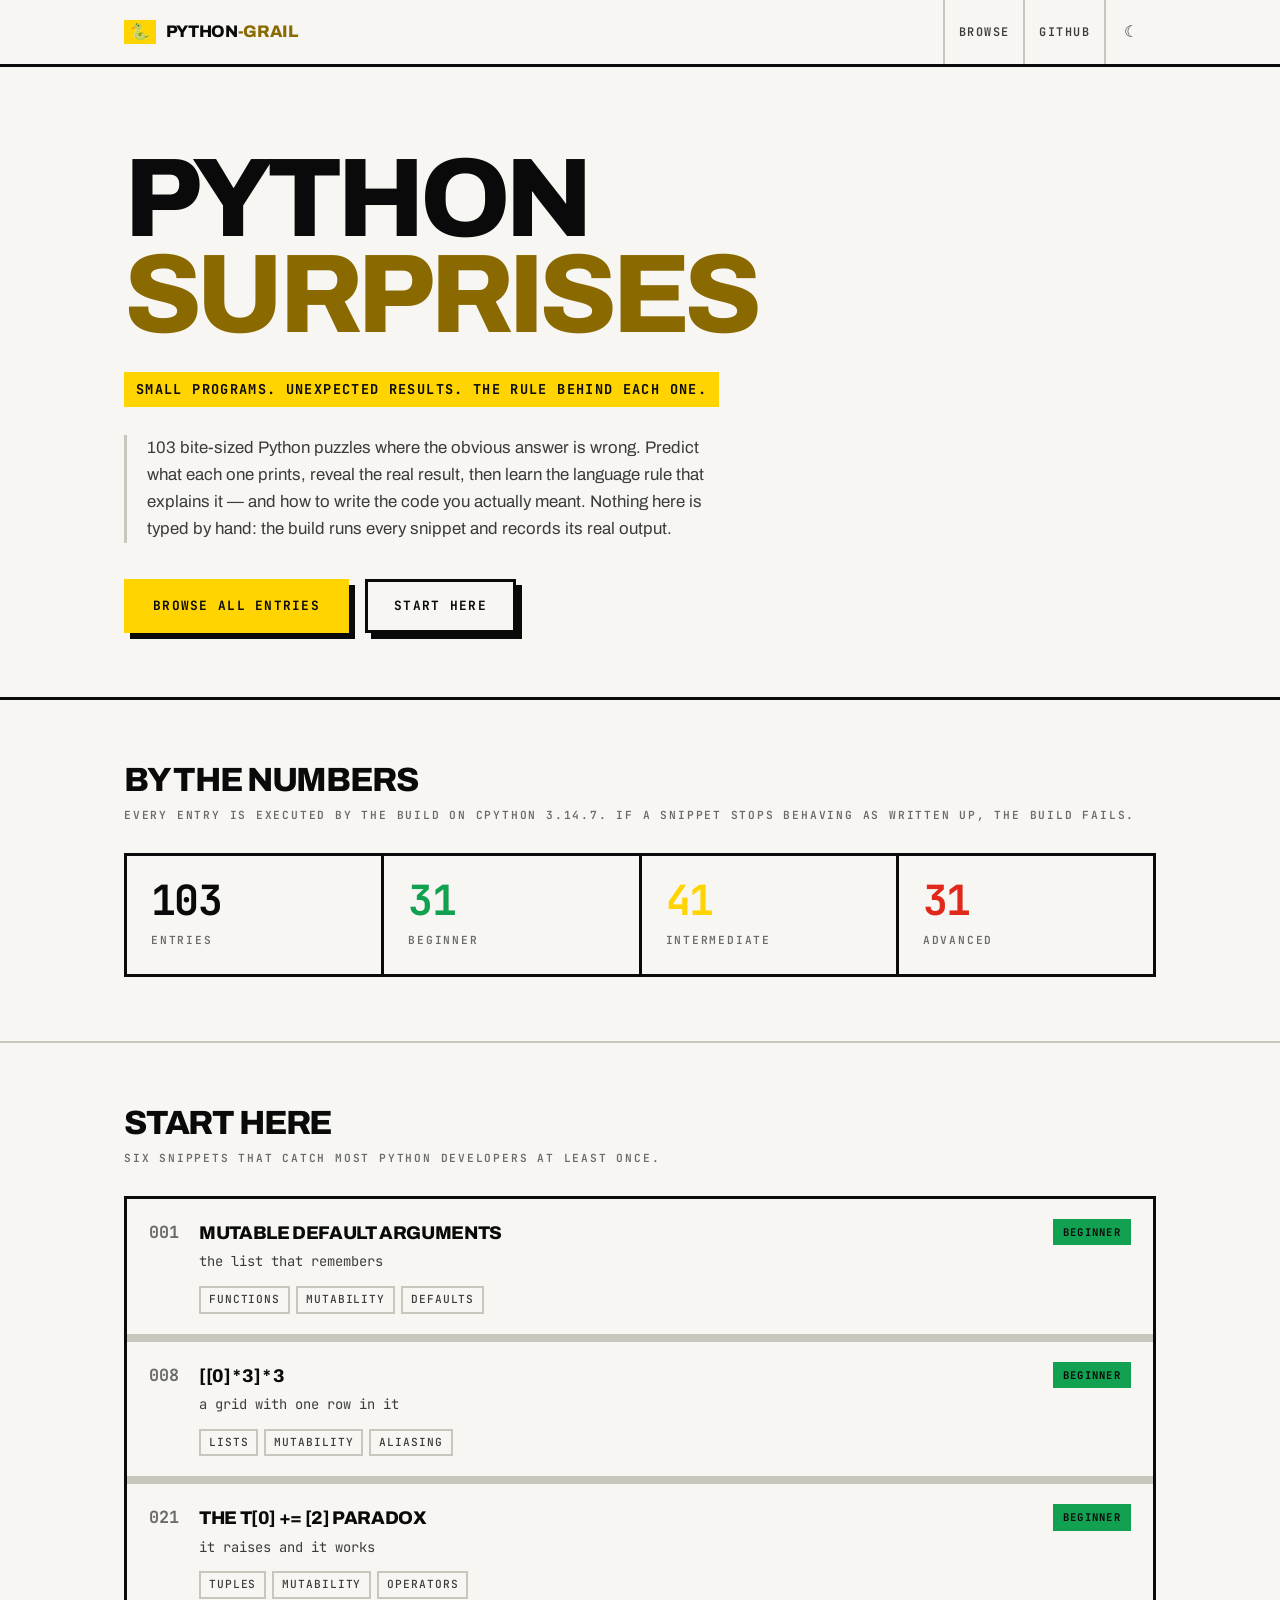
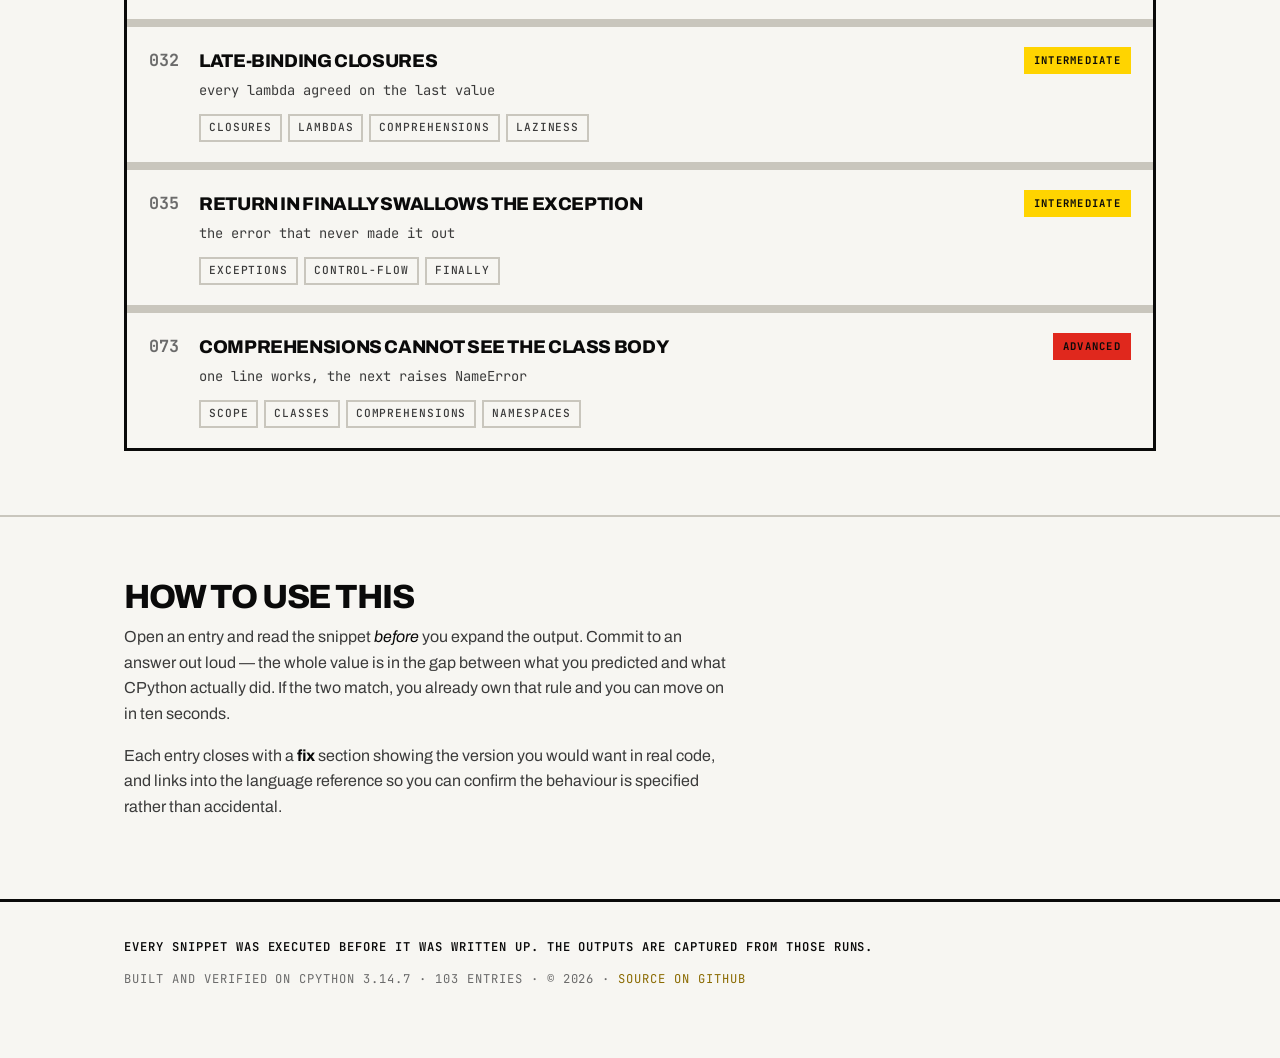
==== commit efea27da: "change tag lines" ====
--- a/index.html
+++ b/index.html
@@ -3,8 +3,8 @@
 <head>
 <meta charset="utf-8">
 <meta name="viewport" content="width=device-width, initial-scale=1">
-<title>python-grail &mdash; read the code, guess the output, get it wrong</title>
-<meta name="description" content="Short Python programs that do not do what you think they do. Read the code, guess the output, then find out why you were wrong.">
+<title>python-grail &mdash; Python puzzles where the obvious answer is wrong</title>
+<meta name="description" content="Bite-sized Python puzzles where the obvious answer is wrong. Predict the result, reveal what really happens, and learn the rule behind it.">
 <link rel="preconnect" href="https://fonts.googleapis.com">
 <link rel="preconnect" href="https://fonts.gstatic.com" crossorigin>
 <link href="https://fonts.googleapis.com/css2?family=Archivo:wght@400;500;600;700;800;900&family=JetBrains+Mono:wght@400;500;600;700&display=swap" rel="stylesheet">
@@ -30,13 +30,13 @@
 
   <div class="hero">
     <div class="wrap">
-      <h1>The Python <span class="accent">Grail</span></h1>
-      <p class="tagline">Read the code. Guess the output. Get it wrong.</p>
+      <h1>Python <span class="accent">Surprises</span></h1>
+      <p class="tagline">Small programs. Unexpected results. The rule behind each one.</p>
       <p class="lede">
-        A collection of <span data-count></span> short Python programs that do not behave
-        the way the code reads. Each entry gives you a snippet, hides the answer behind a
-        click, then explains exactly which rule of the language you tripped over.
-        Every snippet is executed by the build, and the output you see is exactly what came back.
+        <span data-count></span> bite-sized Python puzzles where the obvious answer is wrong.
+        Predict what each one prints, reveal the real result, then learn the language rule
+        that explains it &mdash; and how to write the code you actually meant.
+        Nothing here is typed by hand: the build runs every snippet and records its real output.
       </p>
       <div class="cta-row">
         <a class="btn btn-primary" href="browse.html">Browse all entries</a>
